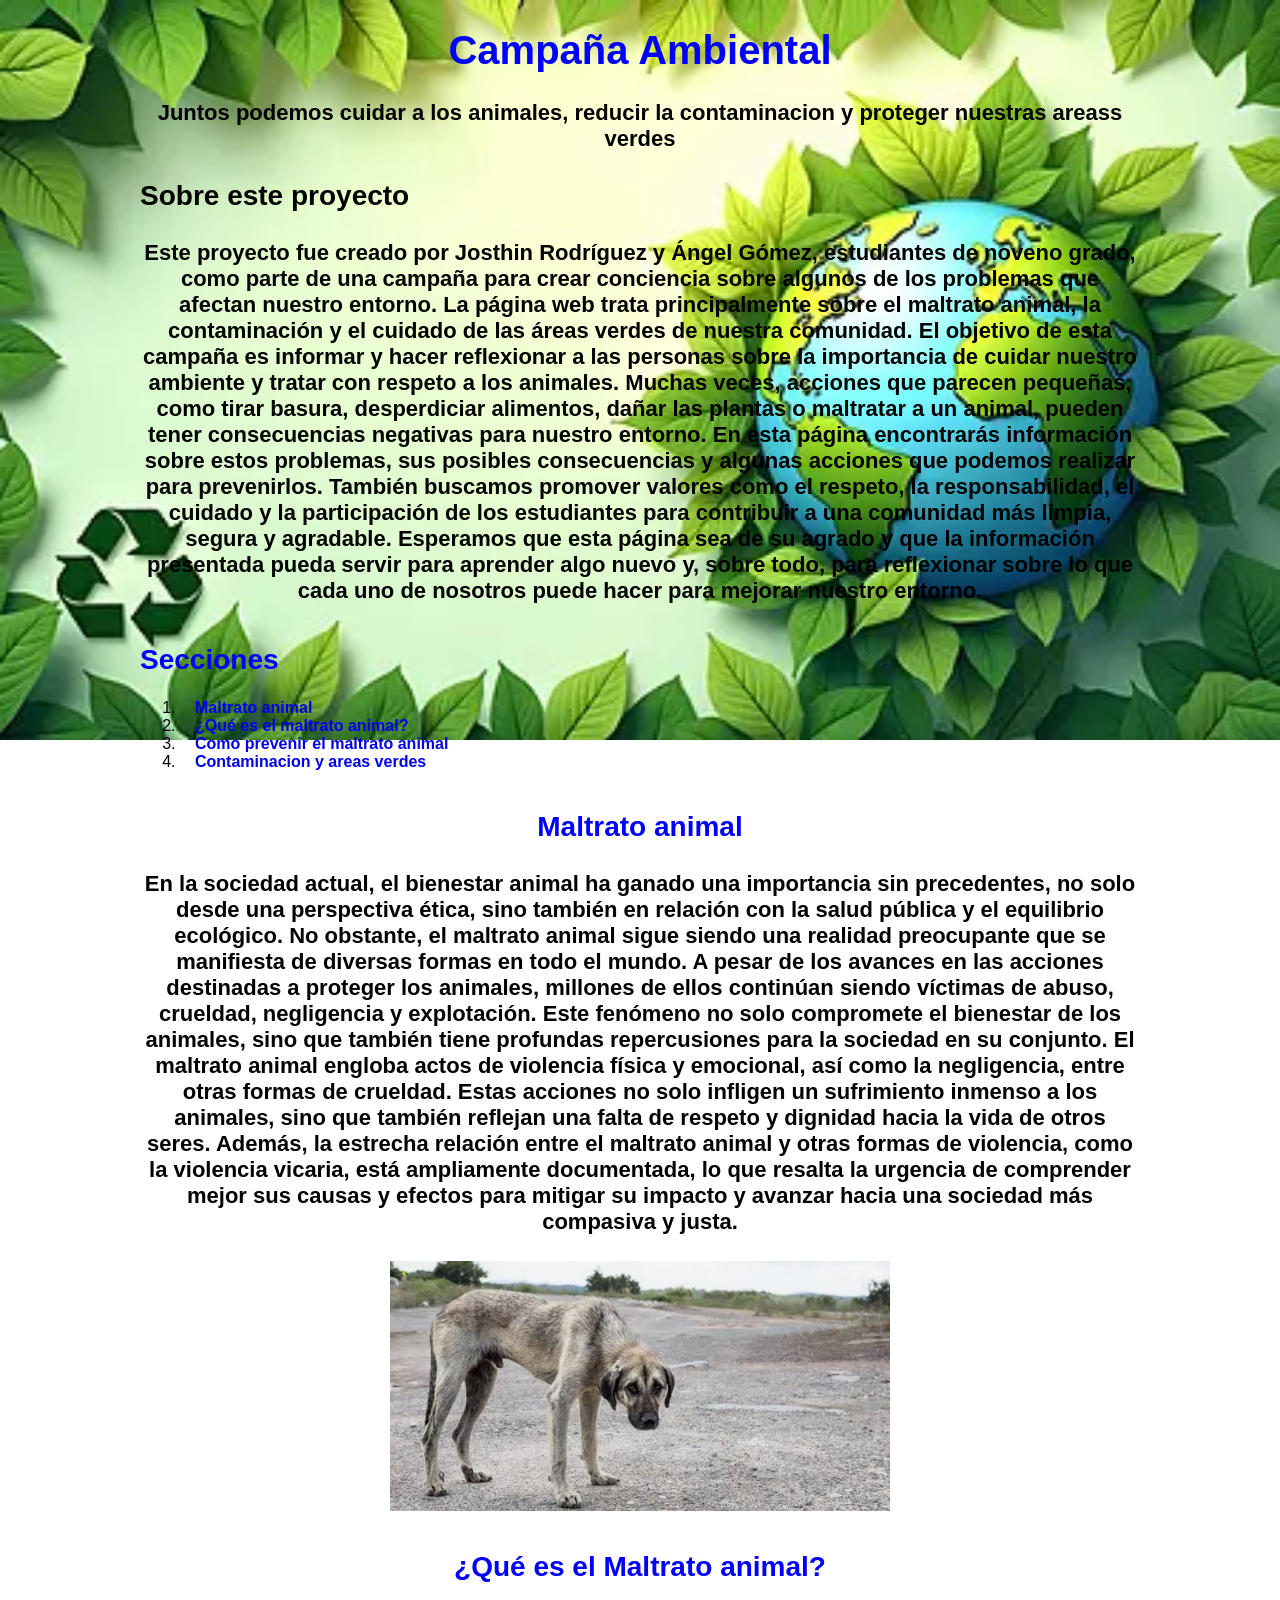
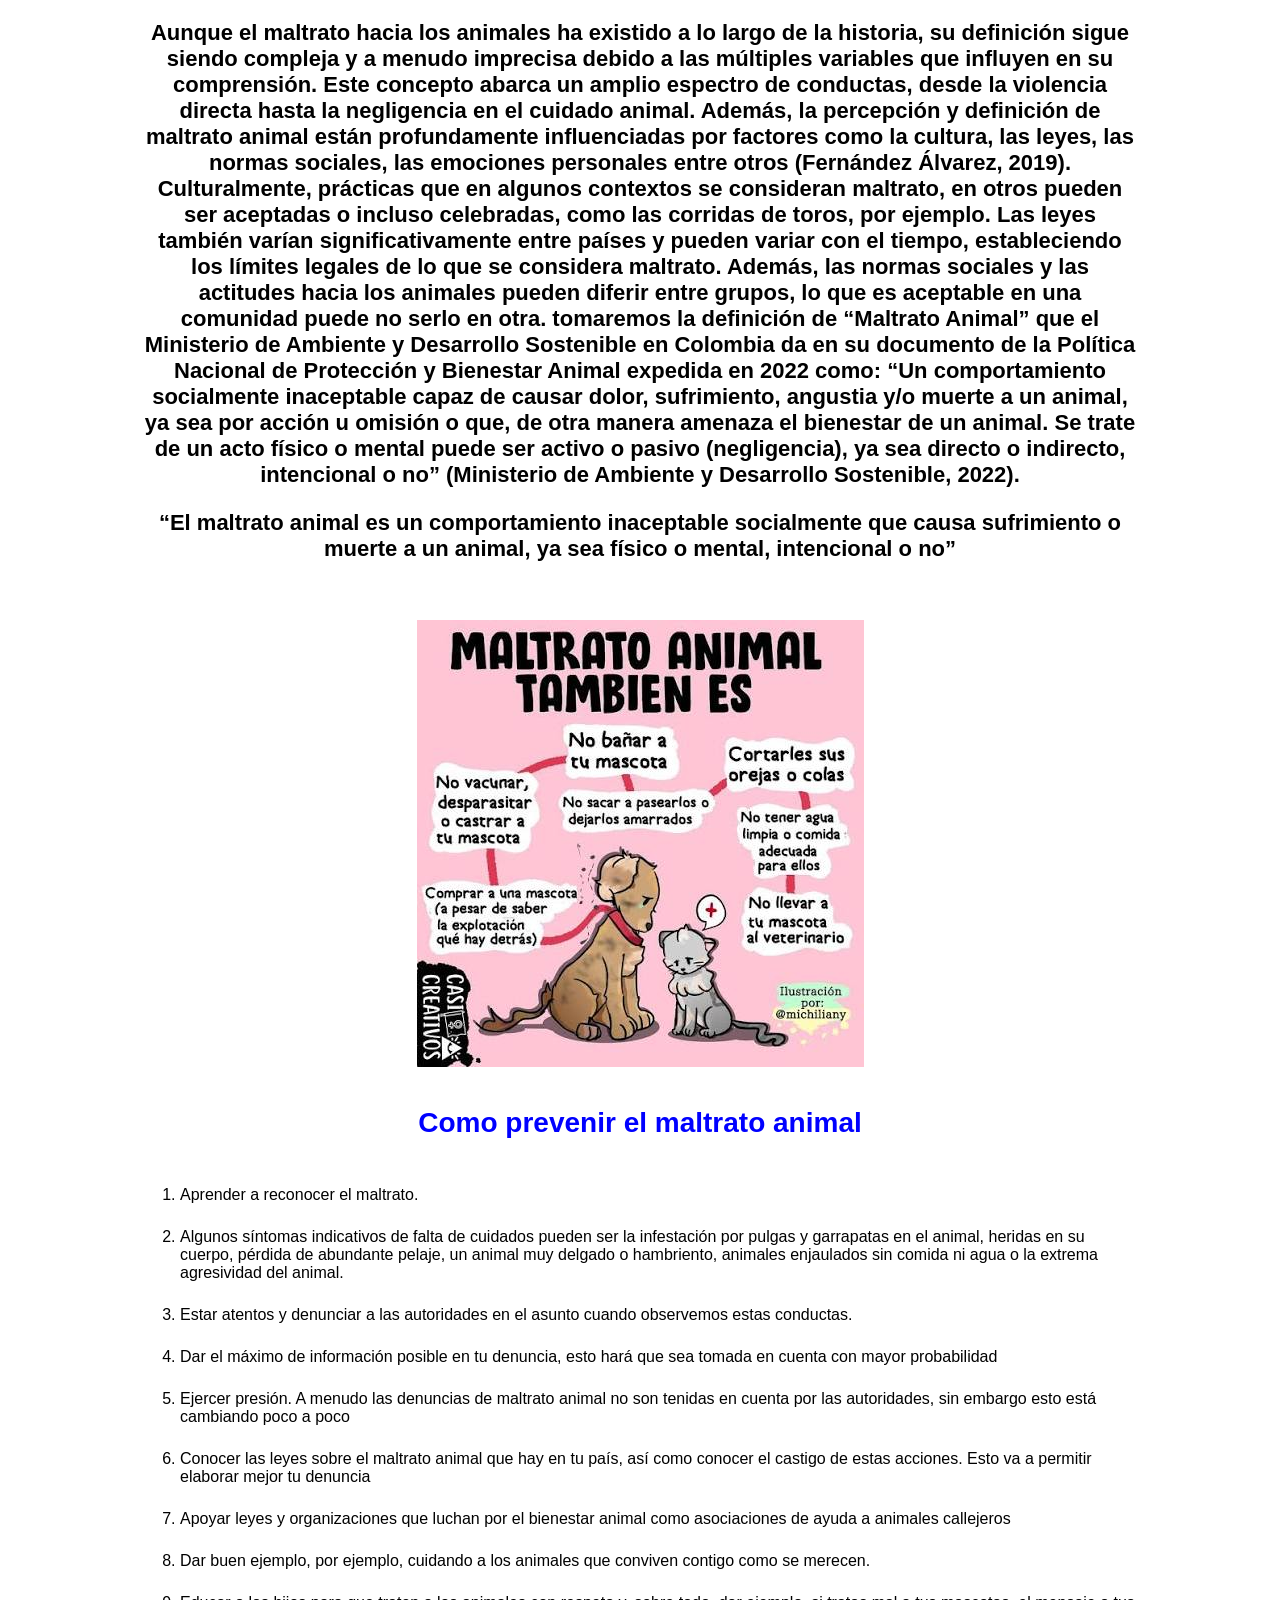
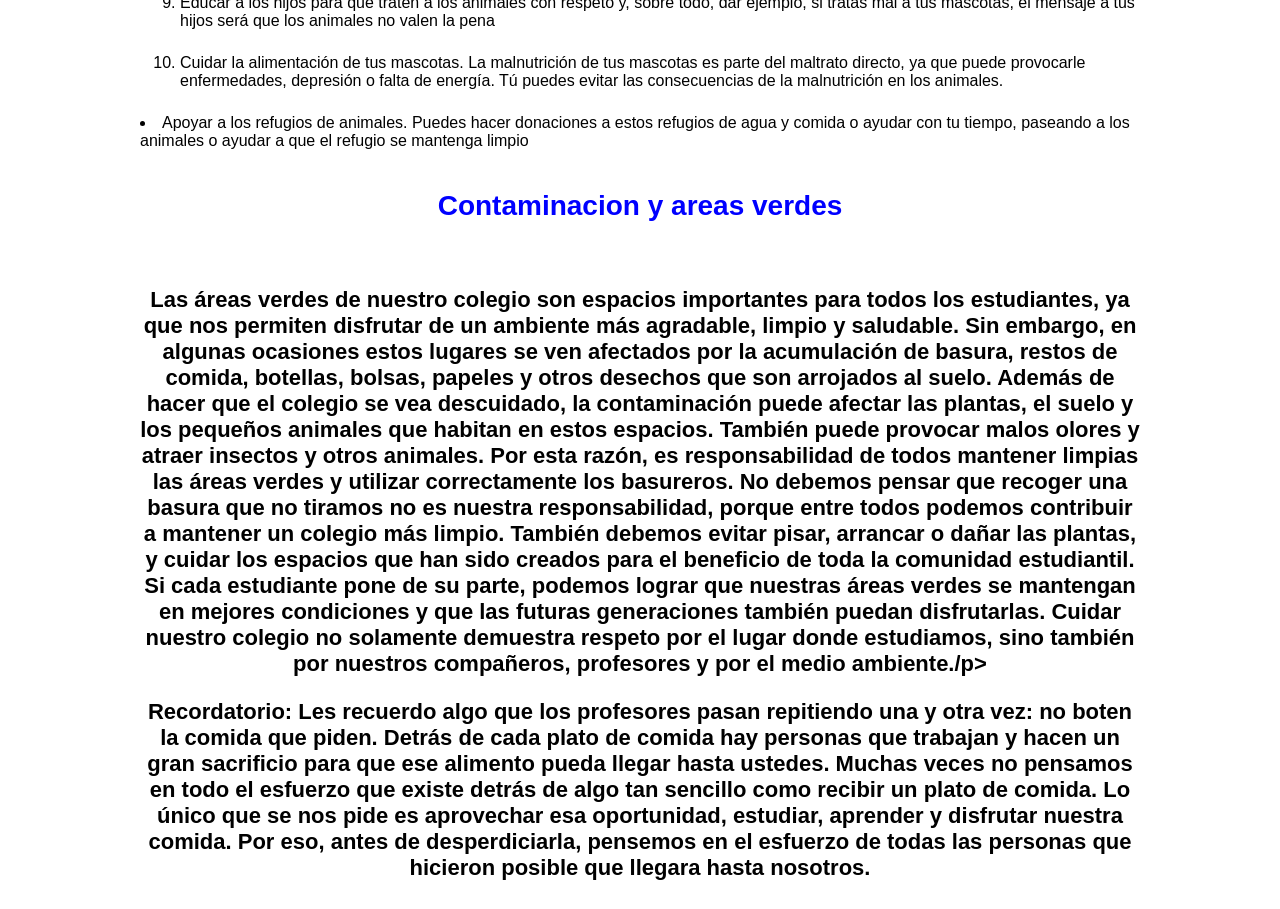
==== index.html @ 58b6c285 "Add files via upload" ====
<!DOCTYPE hmtl>
<hmtl lang="es">
<head>
<meta charset="UTF-8">
<title> Campaña Contra La Crisis Del Entorno</title>
<link rel="stylesheet" href="estilos.css">
</head>

<body><h1>Campaña Ambiental</h1>
<p>Juntos podemos cuidar a los animales, reducir la contaminacion y proteger nuestras areass verdes</p>
</body>

<p class="titulo-extra">Sobre este proyecto</p>

<p>Este proyecto fue creado por Josthin Rodríguez y Ángel Gómez, estudiantes de noveno grado, como parte de una campaña para crear conciencia sobre algunos de los problemas que afectan nuestro entorno. La página web trata principalmente sobre el maltrato animal, la contaminación y el cuidado de las áreas verdes de nuestra comunidad.
El objetivo de esta campaña es informar y hacer reflexionar a las personas sobre la importancia de cuidar nuestro ambiente y tratar con respeto a los animales. Muchas veces, acciones que parecen pequeñas, como tirar basura, desperdiciar alimentos, dañar las plantas o maltratar a un animal, pueden tener consecuencias negativas para nuestro entorno.
En esta página encontrarás información sobre estos problemas, sus posibles consecuencias y algunas acciones que podemos realizar para prevenirlos. También buscamos promover valores como el respeto, la responsabilidad, el cuidado y la participación de los estudiantes para contribuir a una comunidad más limpia, segura y agradable.
Esperamos que esta página sea de su agrado y que la información presentada pueda servir para aprender algo nuevo y, sobre todo, para reflexionar sobre lo que cada uno de nosotros puede hacer para mejorar nuestro entorno.</p>

<h2>Secciones</h2> 

<nav>
    <ol>
<li><a href="#inicio">Maltrato animal</a></li>
<li><a href="#animales">¿Qué es el maltrato animal?</a></li>
<li><a href="#contaminacion">Como prevenir el maltrato animal</a></li>
<li><a href="#areas">Contaminacion y areas verdes </a></li>
</ol>
</nav>



<h3 id="inicio">Maltrato animal</h3>
<p>En la sociedad actual, el bienestar animal ha ganado una importancia sin precedentes, no solo desde una perspectiva ética, sino también en relación con la salud pública y el equilibrio ecológico. No obstante, el maltrato animal sigue siendo una realidad preocupante que se manifiesta de diversas formas en todo el mundo. A pesar de los avances en las acciones destinadas a proteger los animales, millones de ellos continúan siendo víctimas de abuso, crueldad, negligencia y explotación. Este fenómeno no solo compromete el bienestar de los animales, sino que también tiene profundas repercusiones para la sociedad en su conjunto.
El maltrato animal engloba actos de violencia física y emocional, así como la negligencia, entre otras formas de crueldad. Estas acciones no solo infligen un sufrimiento inmenso a los animales, sino que también reflejan una falta de respeto y dignidad hacia la vida de otros seres. Además, la estrecha relación entre el maltrato animal y otras formas de violencia, como la violencia vicaria, está ampliamente documentada, lo que resalta la urgencia de comprender mejor sus causas y efectos para mitigar su impacto y avanzar hacia una sociedad más compasiva y justa.
   <br>
   <br>
<img src="maltrato animal2.jpg" alt="maltrato animal" width="500">

<h4 id="animales">¿Qué es el Maltrato animal?</h4>
<p>
Aunque el maltrato hacia los animales ha existido a lo largo de la historia, su definición sigue siendo compleja y a menudo imprecisa debido a las múltiples variables que influyen en su comprensión. Este concepto abarca un amplio espectro de conductas, desde la violencia directa hasta la negligencia en el cuidado animal. Además, la percepción y definición de maltrato animal están profundamente influenciadas por factores como la cultura, las leyes, las normas sociales, las emociones personales entre otros (Fernández Álvarez, 2019).
Culturalmente, prácticas que en algunos contextos se consideran maltrato, en otros pueden ser aceptadas o incluso celebradas, como las corridas de toros, por ejemplo. Las leyes también varían significativamente entre países y pueden variar con el tiempo, estableciendo los límites legales de lo que se considera maltrato. Además, las normas sociales y las actitudes hacia los animales pueden diferir entre grupos, lo que es aceptable en una comunidad puede no serlo en otra.
tomaremos la definición de “Maltrato Animal” que el Ministerio de Ambiente y Desarrollo Sostenible en Colombia da en su documento de la Política Nacional de Protección y Bienestar Animal expedida en 2022 como: “Un comportamiento socialmente inaceptable capaz de causar dolor, sufrimiento, angustia y/o muerte a un animal, ya sea por acción u omisión o que, de otra manera amenaza el bienestar de un animal. Se trate de un acto físico o mental puede ser activo o pasivo (negligencia), ya sea directo o indirecto, intencional o no” (Ministerio de Ambiente y Desarrollo Sostenible, 2022).   

<p>“El maltrato animal es un comportamiento inaceptable socialmente que causa sufrimiento o muerte a un animal, ya sea físico o mental, intencional o no”</p>
<br>
<br>
<div style="text-align: center;">
<img src="maltrato animal 3.jpg" alt="maltrato animal">
</div>
<h5 id="contaminacion">Como prevenir el maltrato animal</h5>

<ol>
    <li style="margin-bottom: 24px;">Aprender a reconocer el maltrato.</li> 
    
    <li style="margin-bottom: 24px;">Algunos síntomas indicativos de falta de cuidados pueden ser la infestación por pulgas y garrapatas en el animal, heridas en su cuerpo, pérdida de abundante pelaje, un animal muy delgado o hambriento, animales enjaulados sin comida ni agua o la extrema agresividad del animal.</li>

    <li style="margin-bottom: 24px;">Estar atentos y denunciar a las autoridades en el asunto cuando observemos estas conductas.</li>

    <li style="margin-bottom: 24px;">Dar el máximo de información posible en tu denuncia, esto hará que sea tomada en cuenta con mayor probabilidad</li>


    <li style="margin-bottom: 24px;">Ejercer presión. A menudo las denuncias de maltrato animal no son tenidas en cuenta por las autoridades, sin embargo esto está cambiando poco a poco</li>

    <li style="margin-bottom: 24px;">Conocer las leyes sobre el maltrato animal que hay en tu país, así como conocer el castigo de estas acciones. Esto va a permitir elaborar mejor tu denuncia</li>

    <li style="margin-bottom: 24px;">Apoyar leyes y organizaciones que luchan por el bienestar animal como asociaciones de ayuda a animales callejeros</li>

    <li style="margin-bottom: 24px;">Dar buen ejemplo, por ejemplo, cuidando a los animales que conviven contigo como se merecen.</li>

    <li style="margin-bottom: 24px;">Educar a los hijos para que traten a los animales con respeto y, sobre todo, dar ejemplo, si tratas mal a tus mascotas, el mensaje a tus hijos será que los animales no valen la pena</li>

    <li style="margin-bottom: 24px;">Cuidar la alimentación de tus mascotas. La malnutrición de tus mascotas es parte del maltrato directo, ya que puede provocarle enfermedades, depresión o falta de energía. Tú puedes evitar las consecuencias de la malnutrición en los animales.</li>
</ol>

<li style="margin-bottom: 24px;">Apoyar a los refugios de animales. Puedes hacer donaciones a estos refugios de agua y comida o ayudar con tu tiempo, paseando a los animales o ayudar a que el refugio se mantenga limpio</li>



<h6 id="areas">Contaminacion y areas verdes</h6>

<p>Las áreas verdes de nuestro colegio son espacios importantes para todos los estudiantes, ya que nos permiten disfrutar de un ambiente más agradable, limpio y saludable. Sin embargo, en algunas ocasiones estos lugares se ven afectados por la acumulación de basura, restos de comida, botellas, bolsas, papeles y otros desechos que son arrojados al suelo. Además de hacer que el colegio se vea descuidado, la contaminación puede afectar las plantas, el suelo y los pequeños animales que habitan en estos espacios. También puede provocar malos olores y atraer insectos y otros animales. Por esta razón, es responsabilidad de todos mantener limpias las áreas verdes y utilizar correctamente los basureros. No debemos pensar que recoger una basura que no tiramos no es nuestra responsabilidad, porque entre todos podemos contribuir a mantener un colegio más limpio. También debemos evitar pisar, arrancar o dañar las plantas, y cuidar los espacios que han sido creados para el beneficio de toda la comunidad estudiantil. Si cada estudiante pone de su parte, podemos lograr que nuestras áreas verdes se mantengan en mejores condiciones y que las futuras generaciones también puedan disfrutarlas. Cuidar nuestro colegio no solamente demuestra respeto por el lugar donde estudiamos, sino también por nuestros compañeros, profesores y por el medio ambiente./p>



<P><strong style="margin:bottom: 20px;">Recordatorio: Les recuerdo algo que los profesores pasan repitiendo una y otra vez: no boten la comida que piden. Detrás de cada plato de comida hay personas que trabajan y hacen un gran sacrificio para que ese alimento pueda llegar hasta ustedes. Muchas veces no pensamos en todo el esfuerzo que existe detrás de algo tan sencillo como recibir un plato de comida. Lo único que se nos pide es aprovechar esa oportunidad, estudiar, aprender y disfrutar nuestra comida. Por eso, antes de desperdiciarla, pensemos en el esfuerzo de todas las personas que hicieron posible que llegara hasta nosotros.</strong></P>



















































































</hmtl>
---- estilos.css ----
body {
    font-family: Arial, sans-serif;
    max-width: 1000px;
    margin: auto;
    padding: 28px;
    line-height: 1,6;
}

h1 {
    text-align: center;
    font-size: 40px;
    color: blue;
}

h2 {
    text-align: left;
    font-size: 28px;
    margin-top: 40px;
    color: blue;
}

h3 {
    text-align: center;
    font-size: 28px;
    margin-top: 40px;
    color: blue;
}

h4 {
    text-align: center;
    font-size: 28px;
    margin-top: 40px;
    color: blue;
}

p { font-size: 22px;
    text-align: center;
}

h5 {
    text-align: center;
    font-size: 28px;
    margin-top: 40px;
    color: blue;
}

h6 {
    text-align:center;
    font-size: 28px;
    margin-top: 40px;
    color: blue;
}

body {
    background-image: url(fondo3.jpeg);
    background-size: 100% auto;
    background-repeat: no-repeat;
    background-position: top center;
    background-attachment: fixed;
    
}

p {
    font-size: 30x;
    font-weight: bold;
    font-weight: 700;

}

nav {
    text-align: center;
}

nav a {
    margin: 0 15px;
font-weight: bold;
text-decoration: none;
}

li {text-align: left;
}

.titulo-extra {
    font-size: 28px;
    font-weight: bold;
    text-align: left;
}
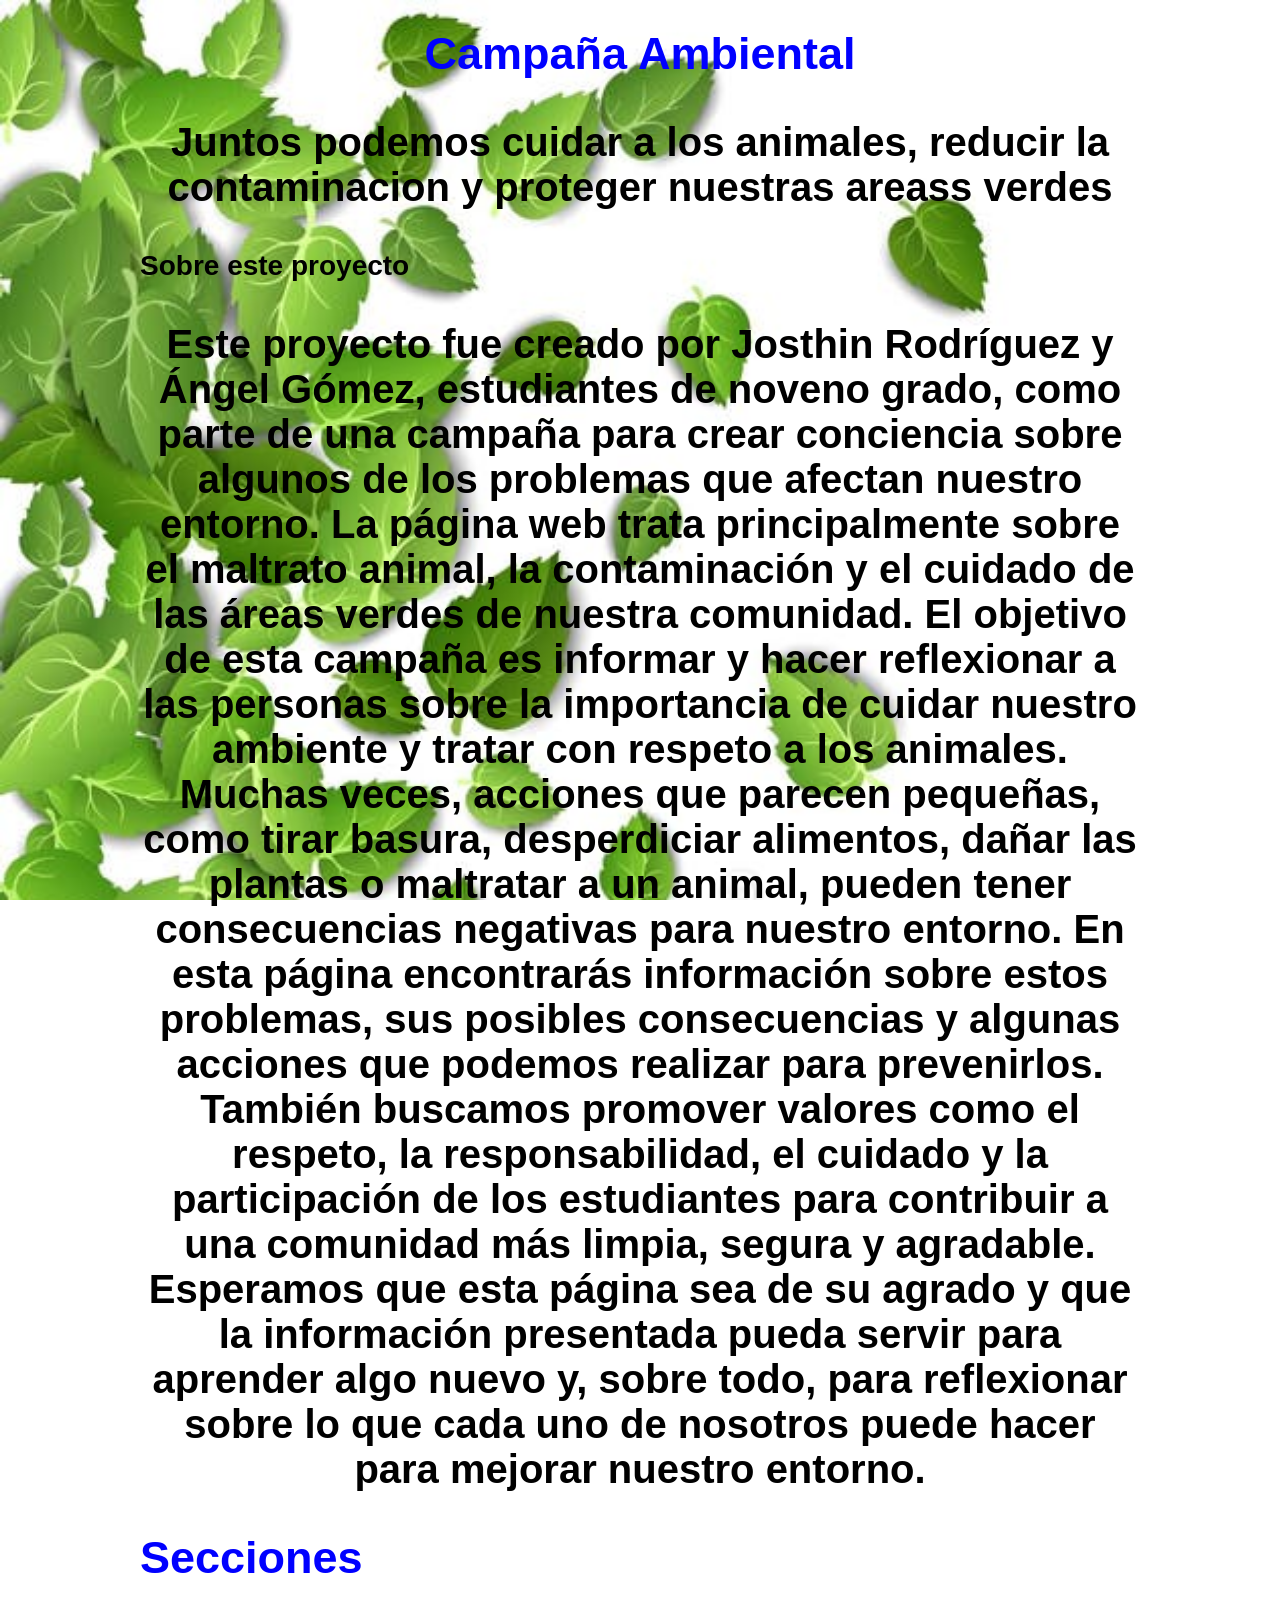
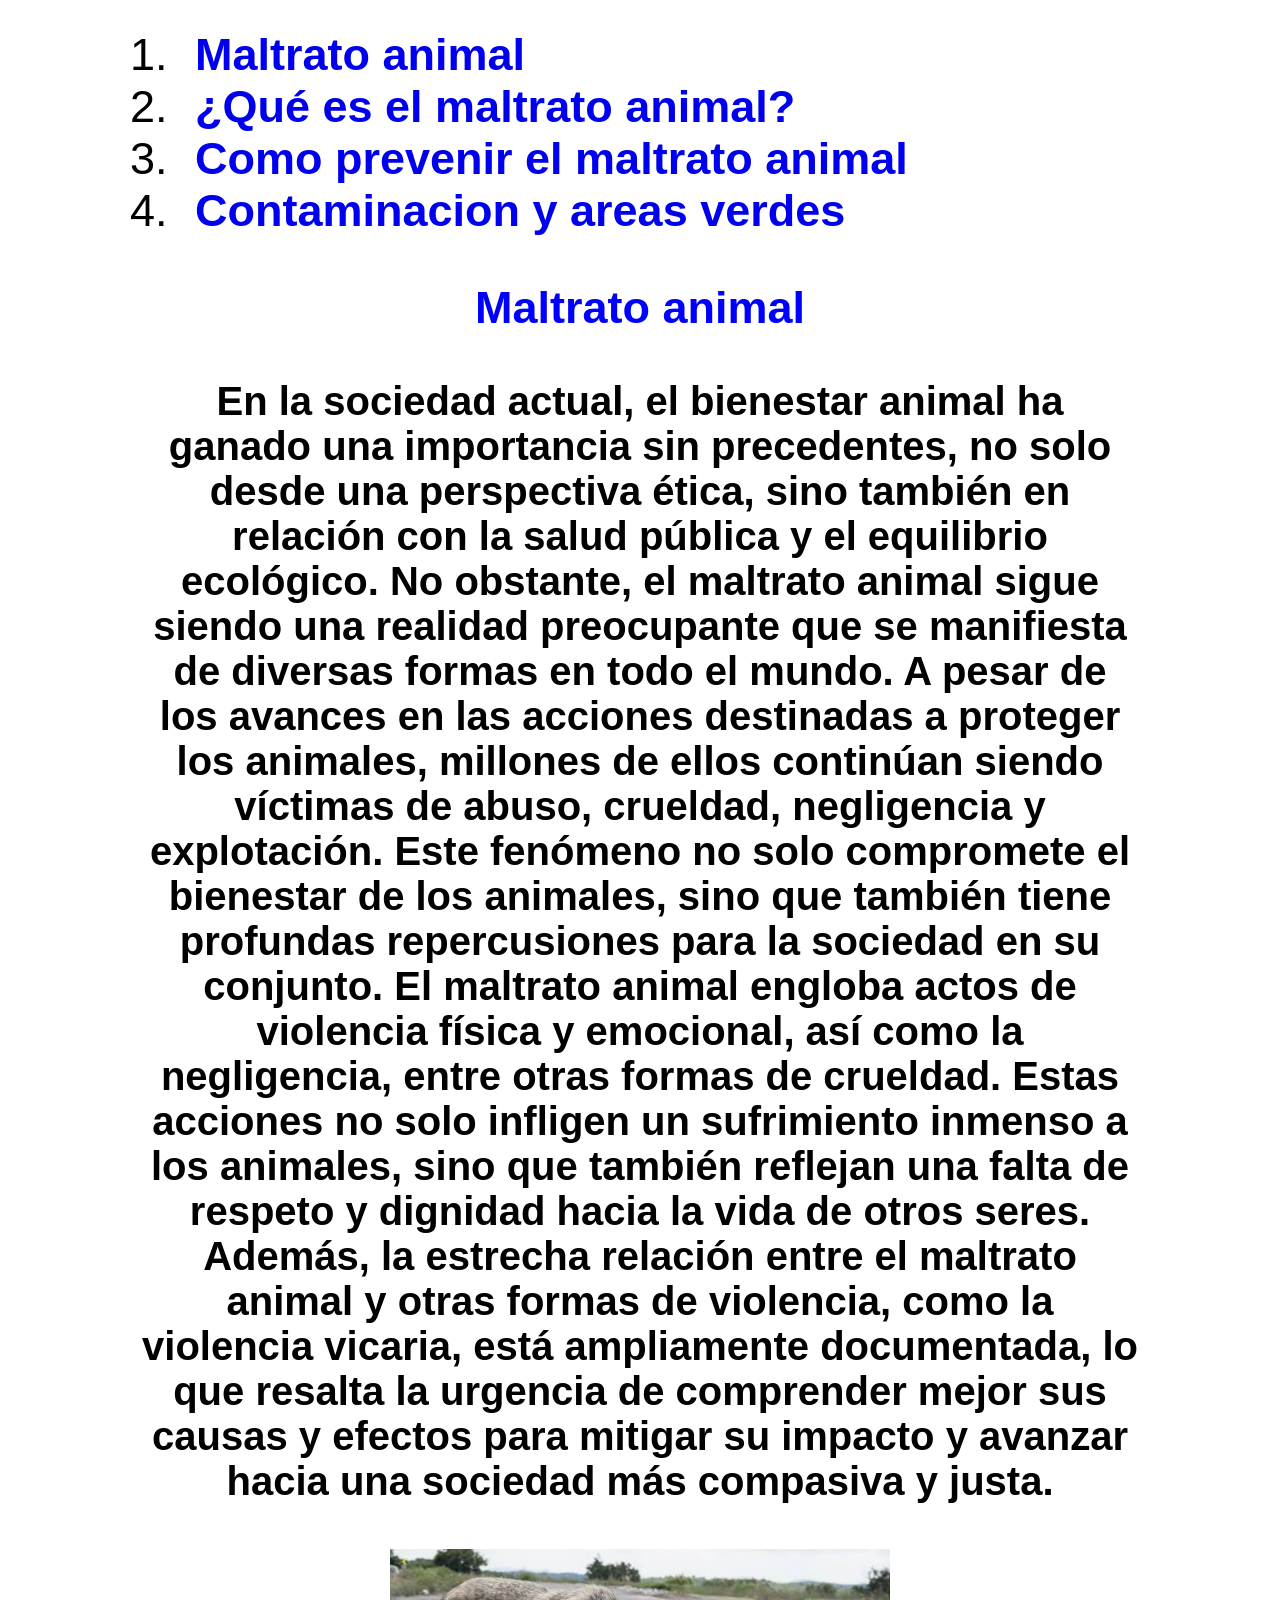
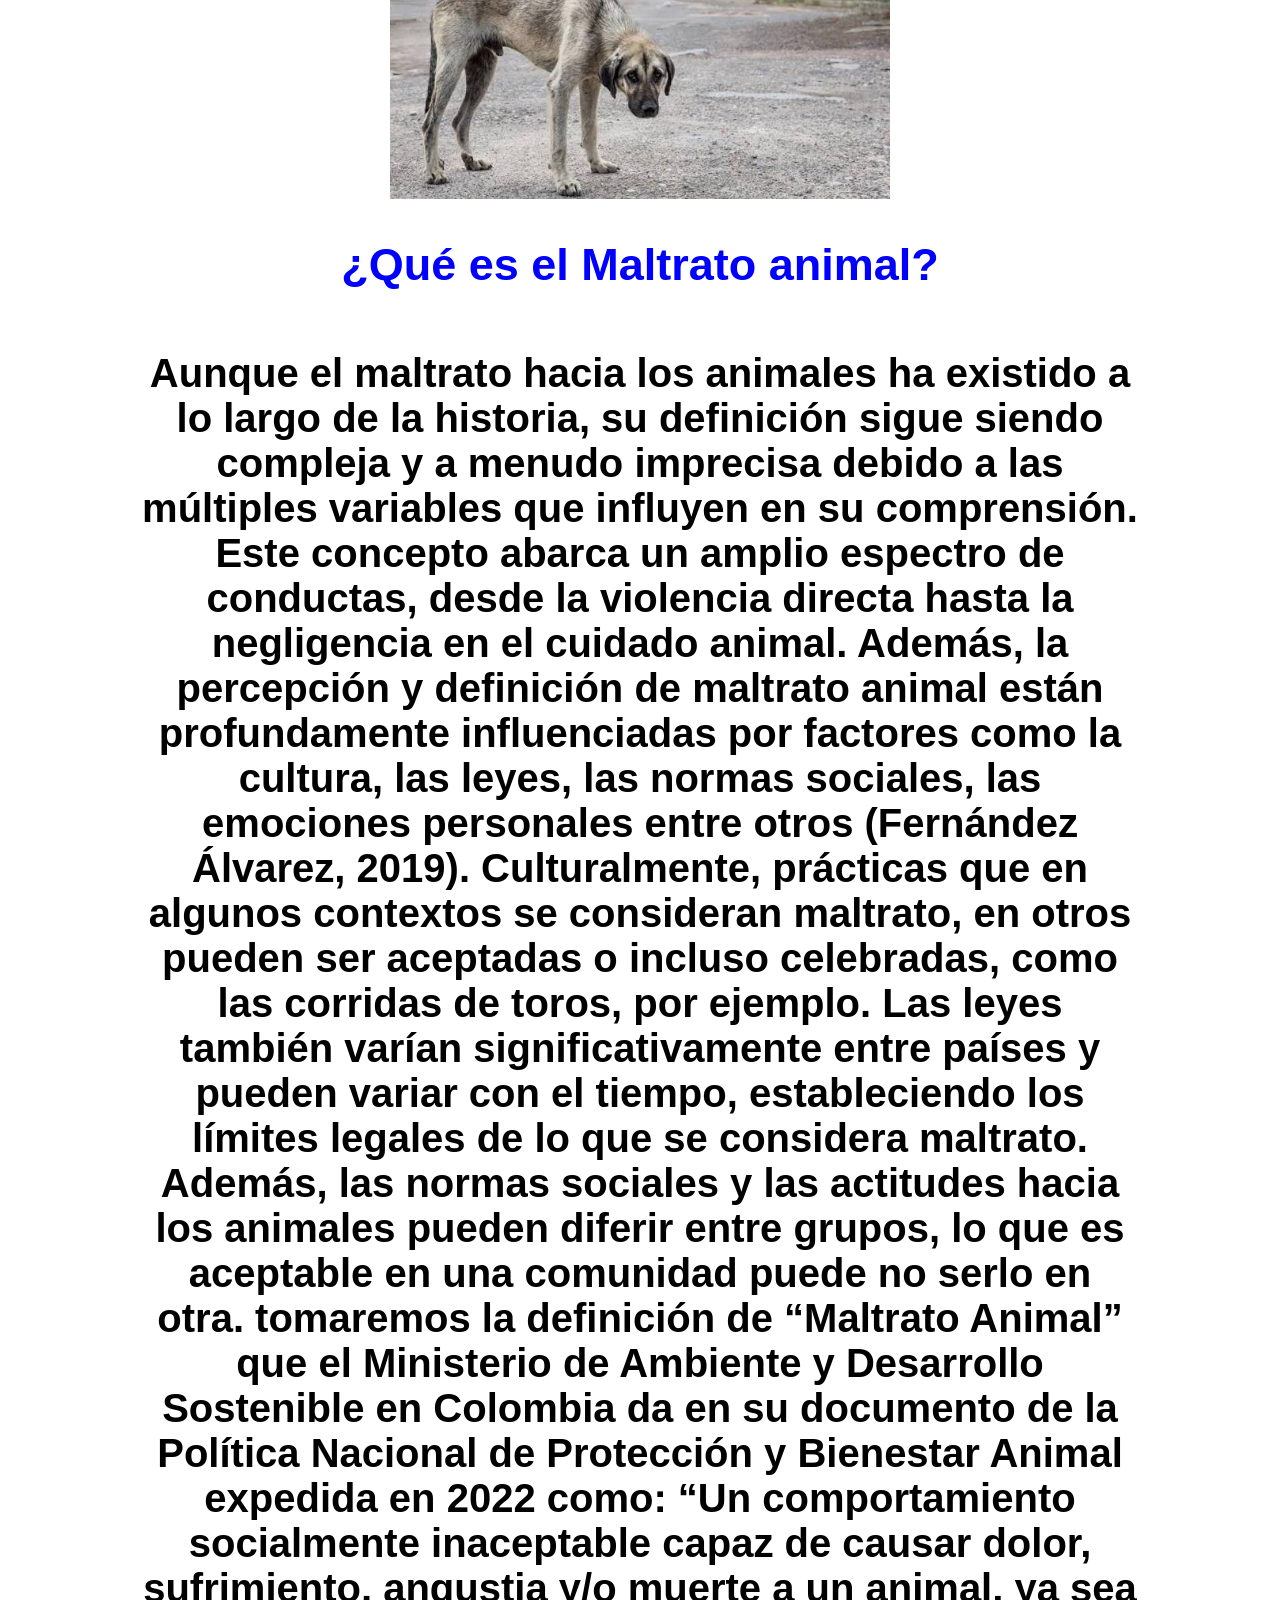
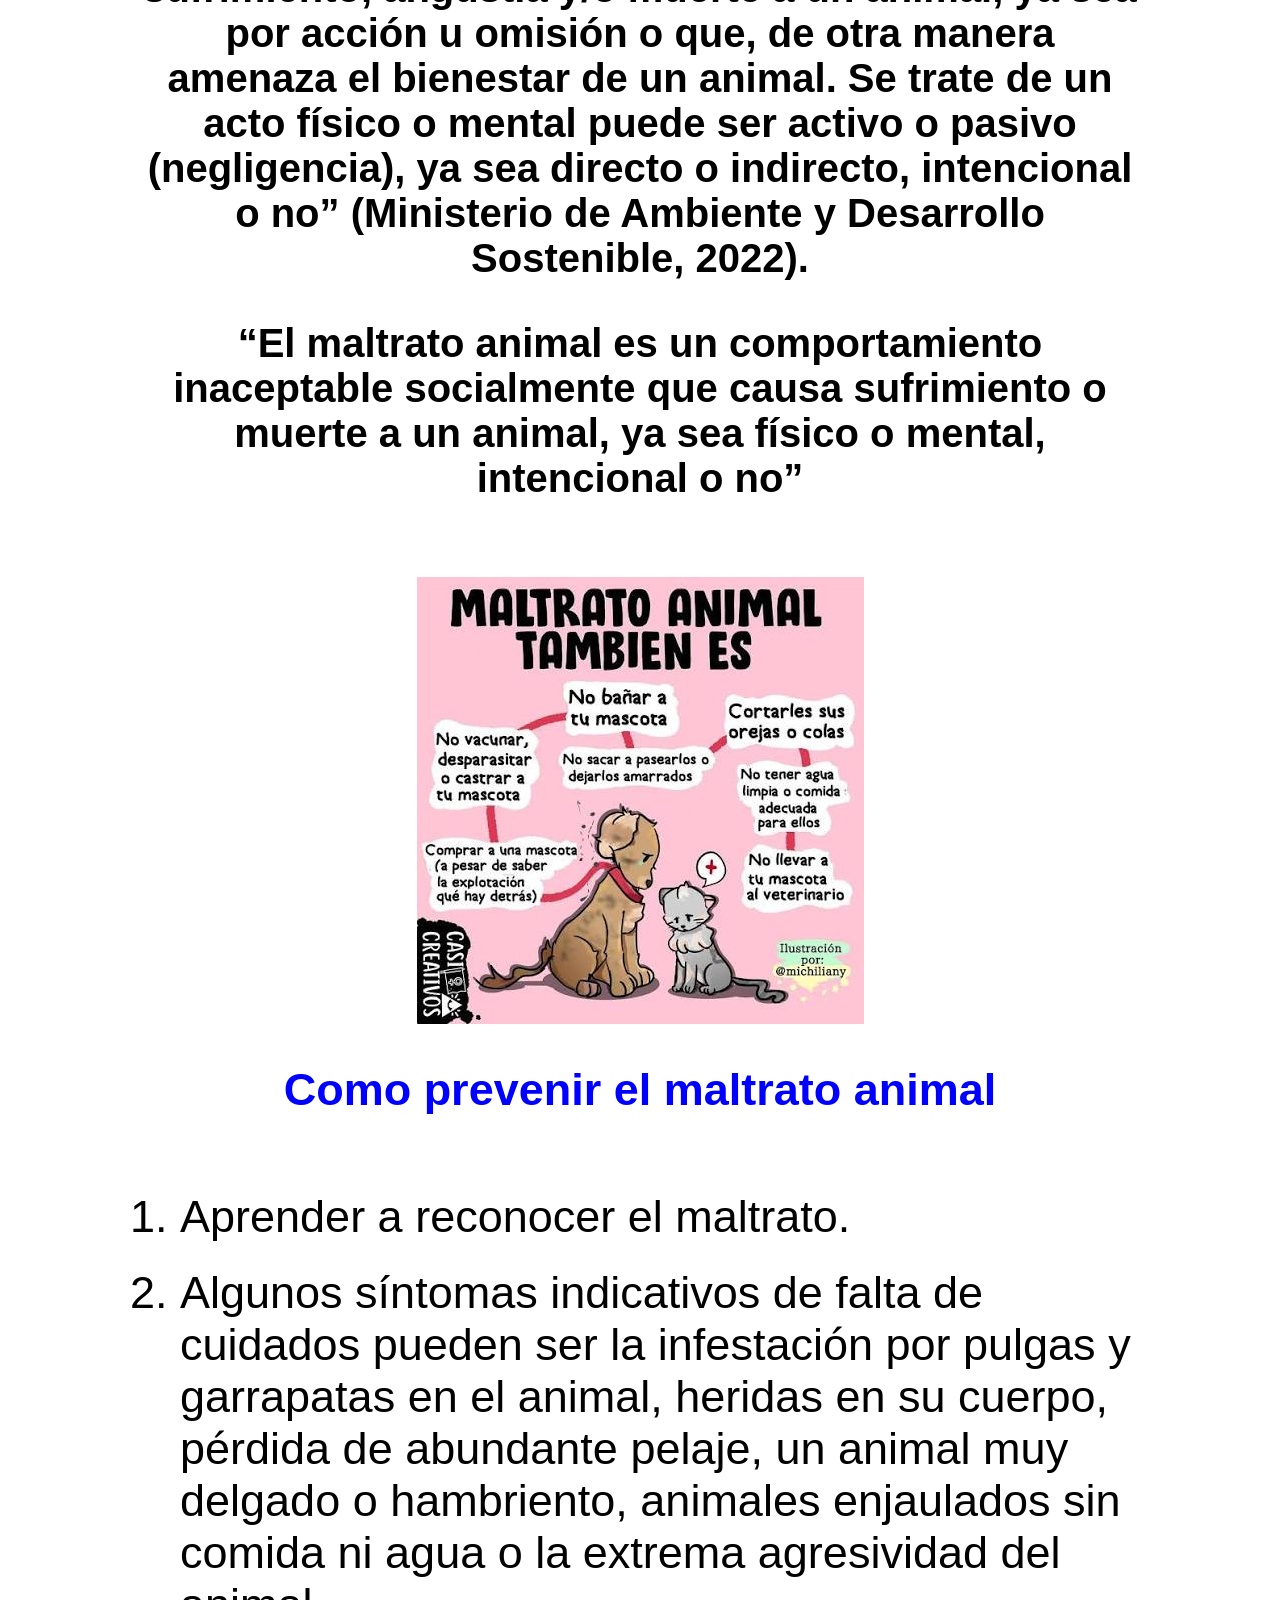
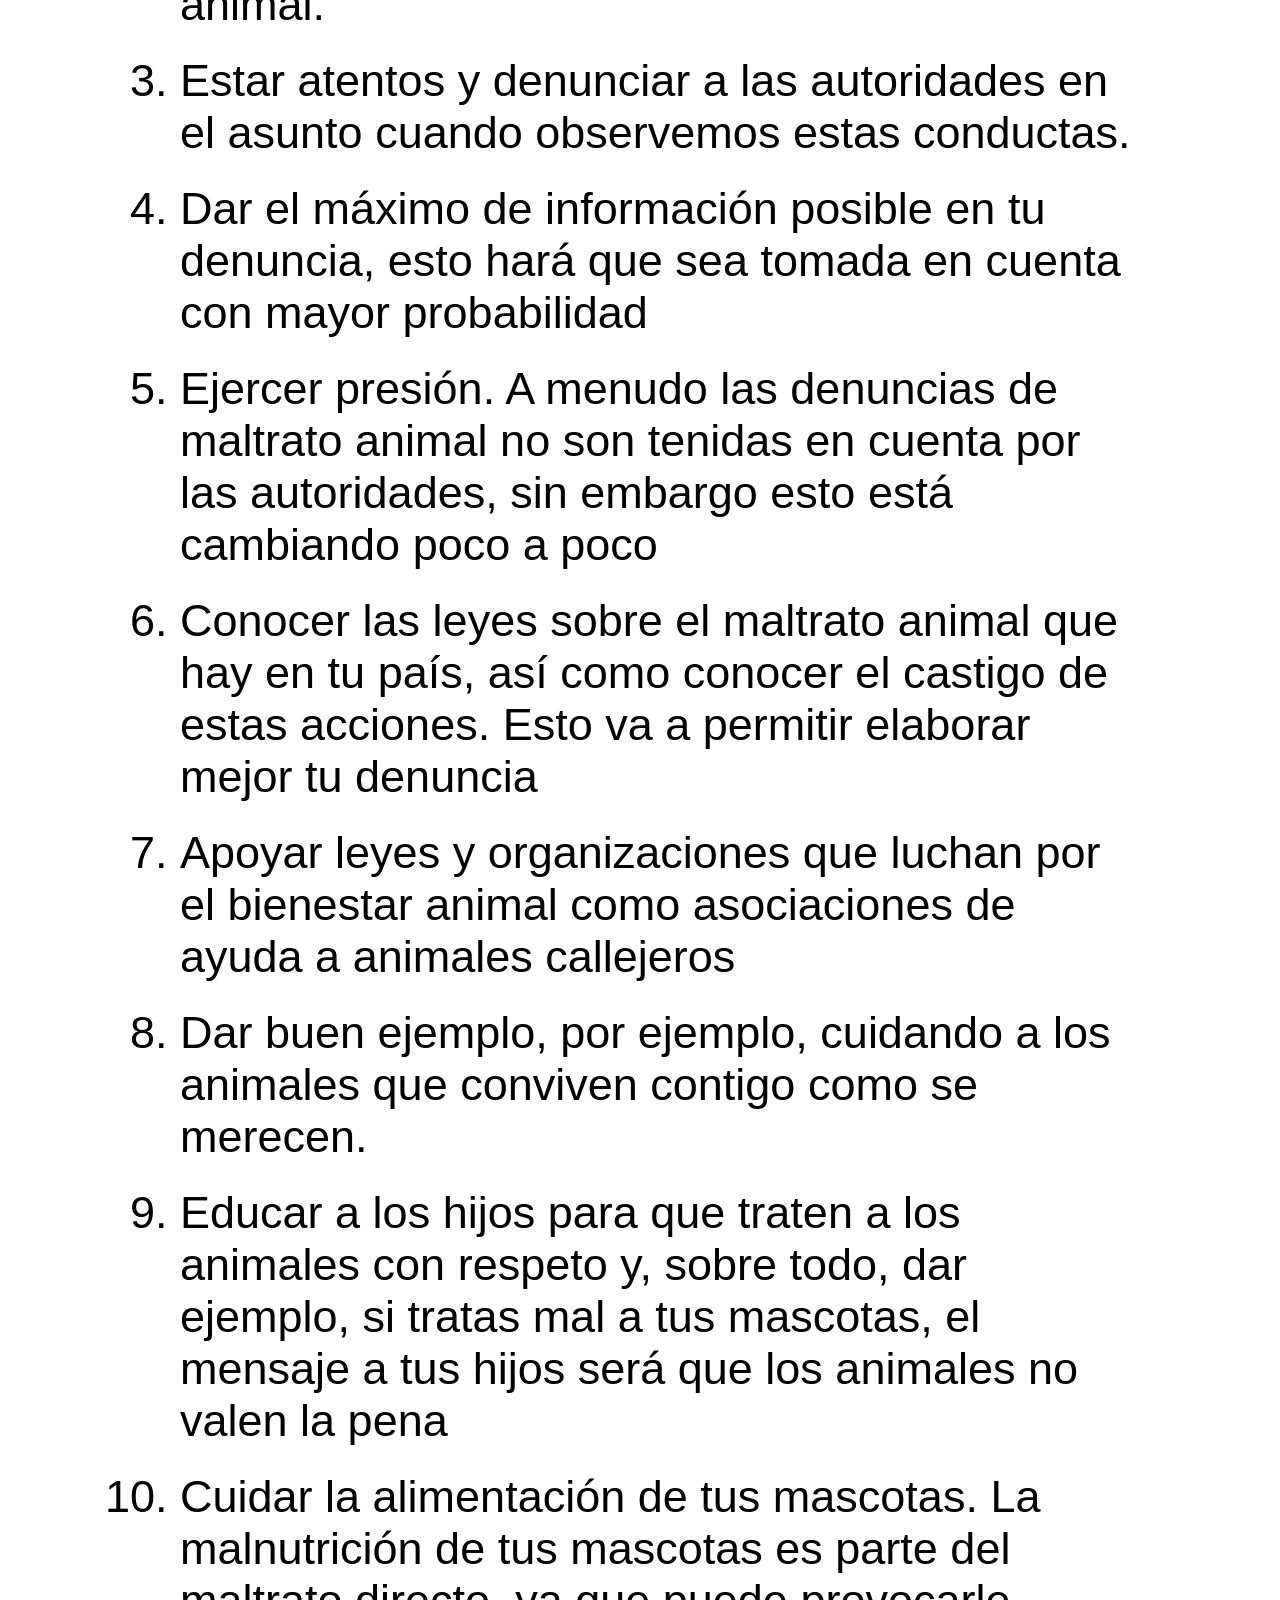
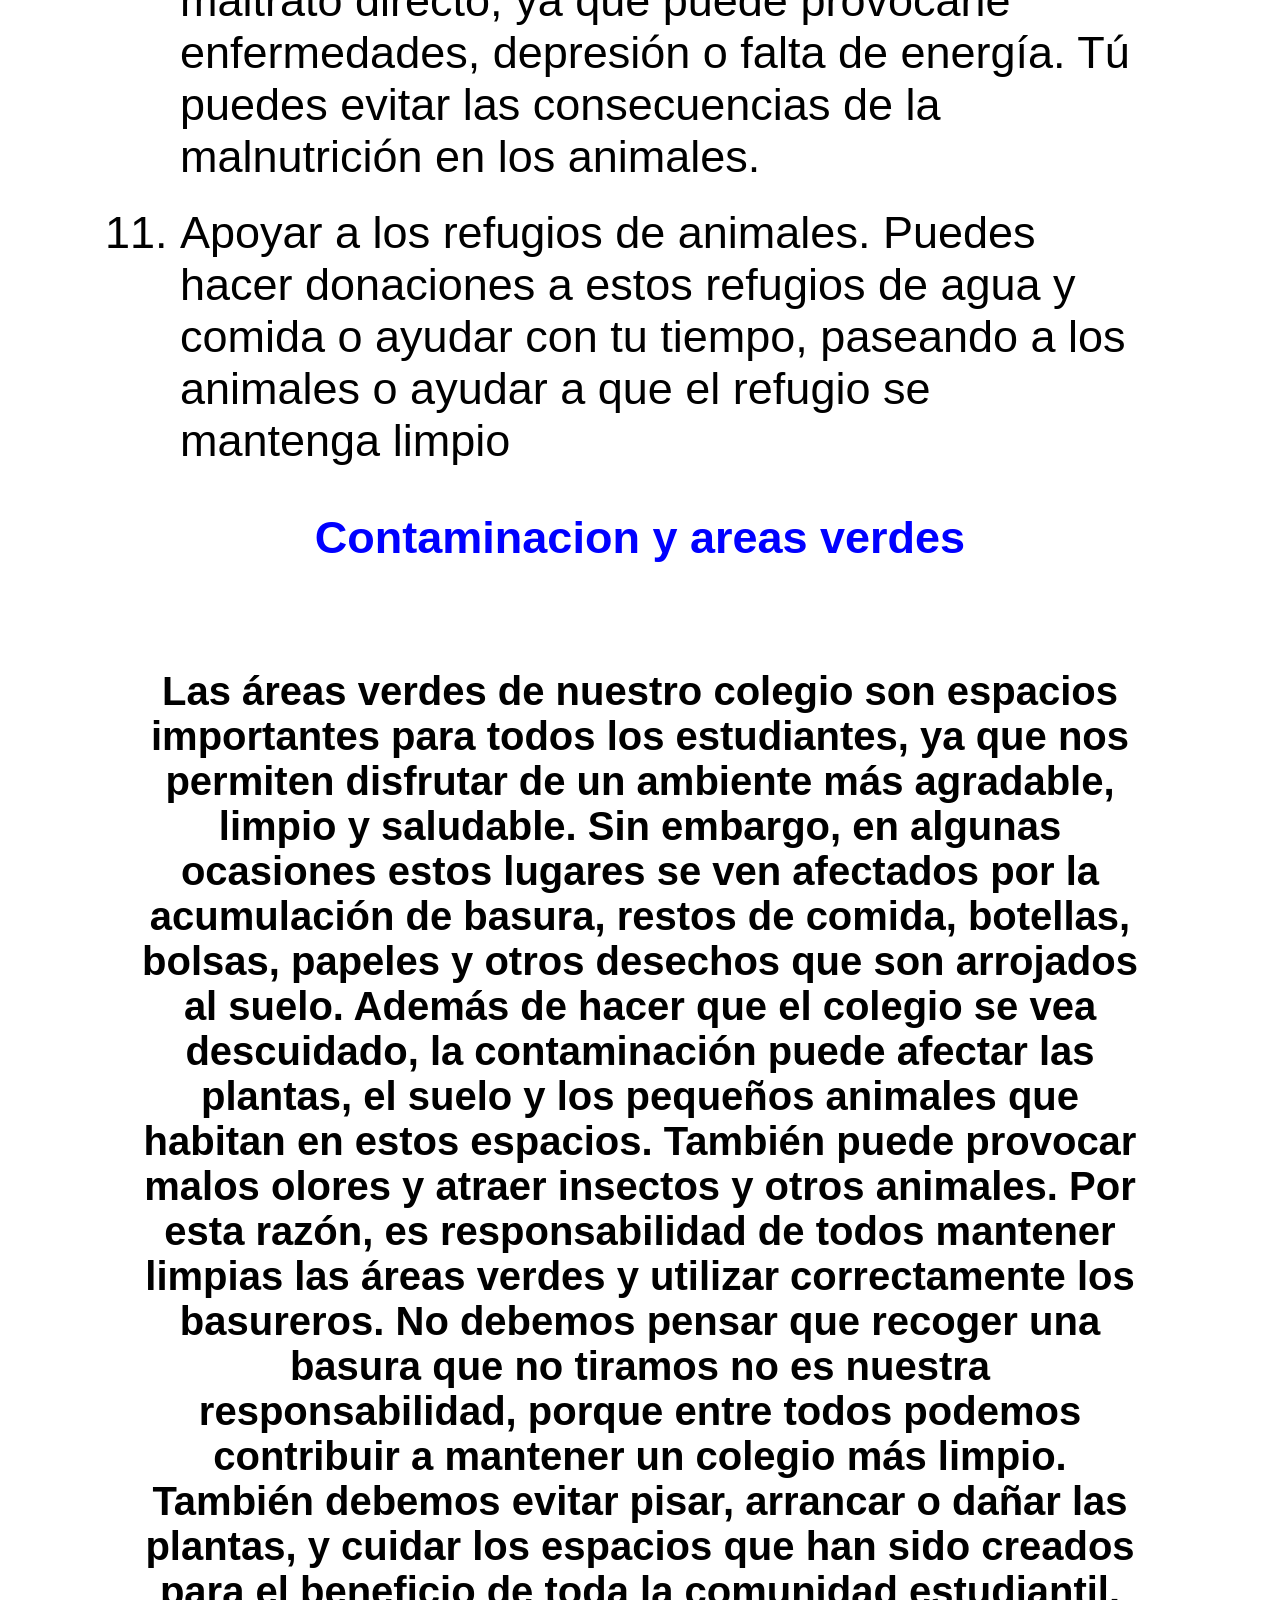
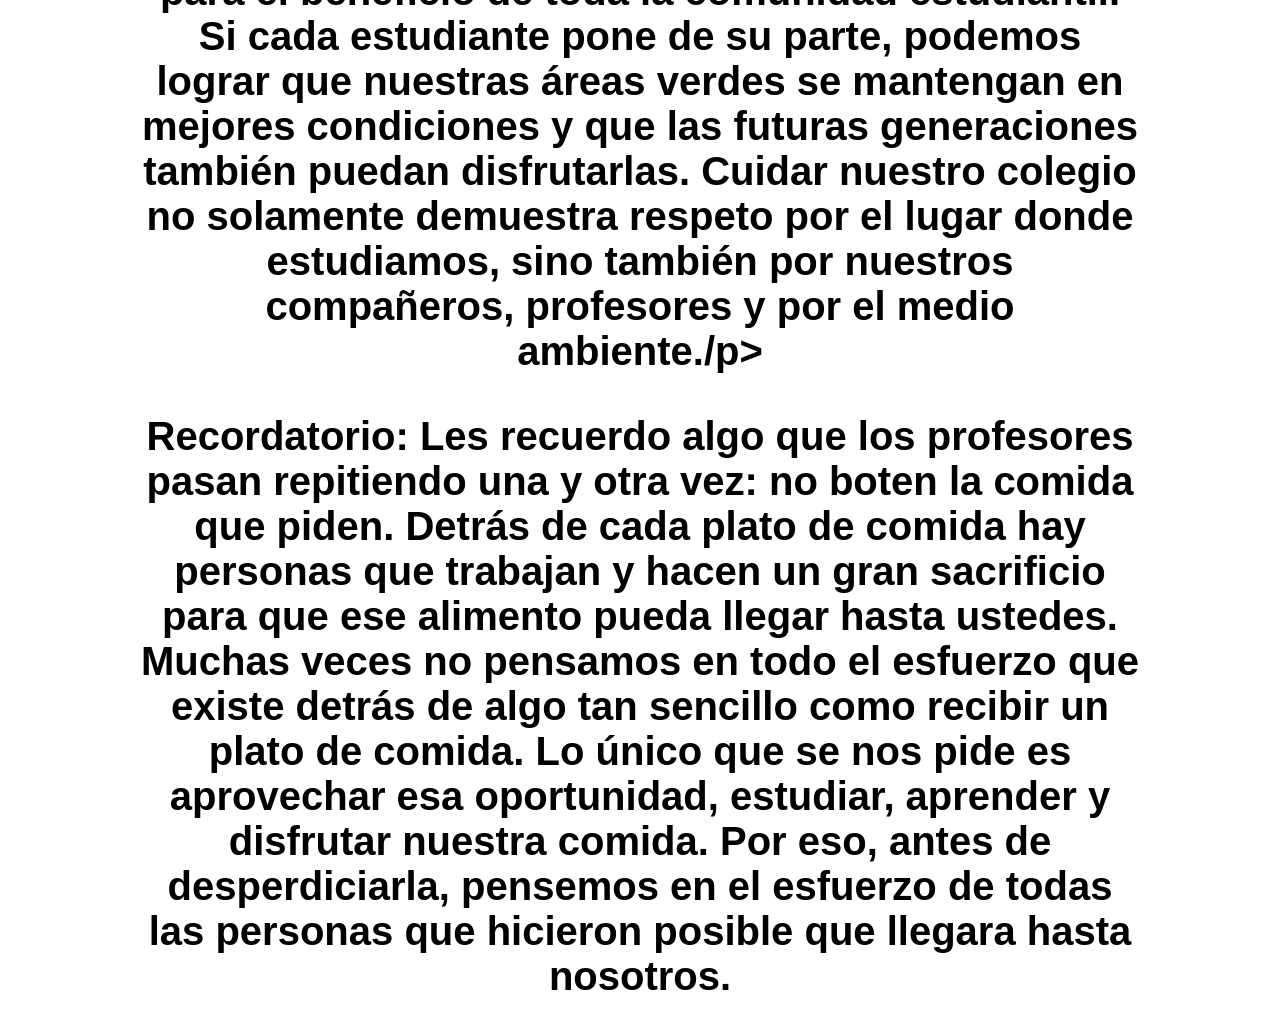
==== commit 649bd5ff: "Add files via upload" ====
--- a/index.html
+++ b/index.html
@@ -72,10 +72,10 @@
     <li style="margin-bottom: 24px;">Educar a los hijos para que traten a los animales con respeto y, sobre todo, dar ejemplo, si tratas mal a tus mascotas, el mensaje a tus hijos será que los animales no valen la pena</li>
 
     <li style="margin-bottom: 24px;">Cuidar la alimentación de tus mascotas. La malnutrición de tus mascotas es parte del maltrato directo, ya que puede provocarle enfermedades, depresión o falta de energía. Tú puedes evitar las consecuencias de la malnutrición en los animales.</li>
-</ol>
+
 
 <li style="margin-bottom: 24px;">Apoyar a los refugios de animales. Puedes hacer donaciones a estos refugios de agua y comida o ayudar con tu tiempo, paseando a los animales o ayudar a que el refugio se mantenga limpio</li>
-
+</ol>
 
 
 <h6 id="areas">Contaminacion y areas verdes</h6>
--- a/estilos.css
+++ b/estilos.css
@@ -8,27 +8,27 @@
 
 h1 {
     text-align: center;
-    font-size: 40px;
+    font-size: 45px;
     color: blue;
 }
 
 h2 {
     text-align: left;
-    font-size: 28px;
+    font-size: 45px;
     margin-top: 40px;
     color: blue;
 }
 
 h3 {
     text-align: center;
-    font-size: 28px;
+    font-size: 45px;
     margin-top: 40px;
     color: blue;
 }
 
 h4 {
     text-align: center;
-    font-size: 28px;
+    font-size: 45px;
     margin-top: 40px;
     color: blue;
 }
@@ -39,29 +39,29 @@
 
 h5 {
     text-align: center;
-    font-size: 28px;
+    font-size: 45px;
     margin-top: 40px;
     color: blue;
 }
 
 h6 {
     text-align:center;
-    font-size: 28px;
+    font-size: 45px;
     margin-top: 40px;
     color: blue;
 }
 
 body {
-    background-image: url(fondo3.jpeg);
+    background-image: url(fondo5.jpeg);
     background-size: 100% auto;
-    background-repeat: no-repeat;
+    background-repeat: repeat;
     background-position: top center;
     background-attachment: fixed;
     
 }
 
 p {
-    font-size: 30x;
+    font-size: 40px;
     font-weight: bold;
     font-weight: 700;
 
@@ -84,4 +84,7 @@
     font-size: 28px;
     font-weight: bold;
     text-align: left;
+}
+ol {
+    font-size: 45px;
 }
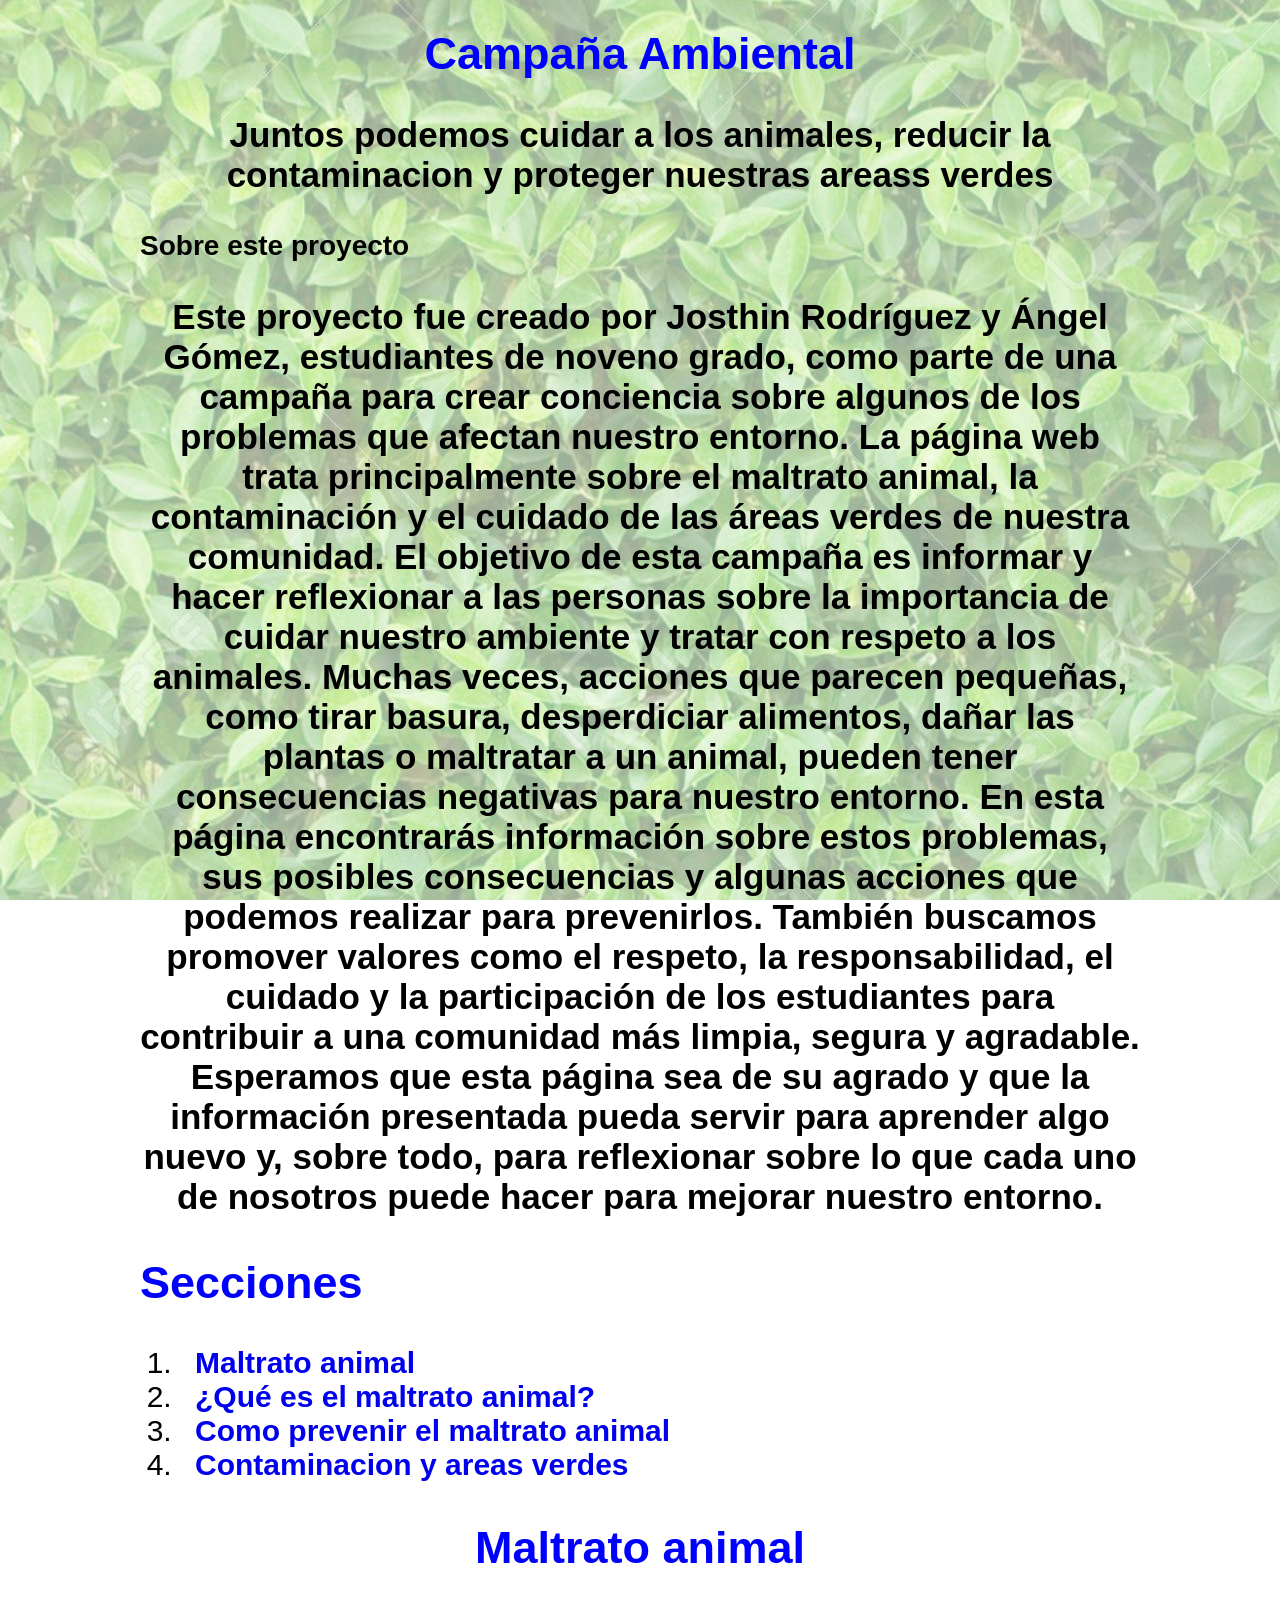
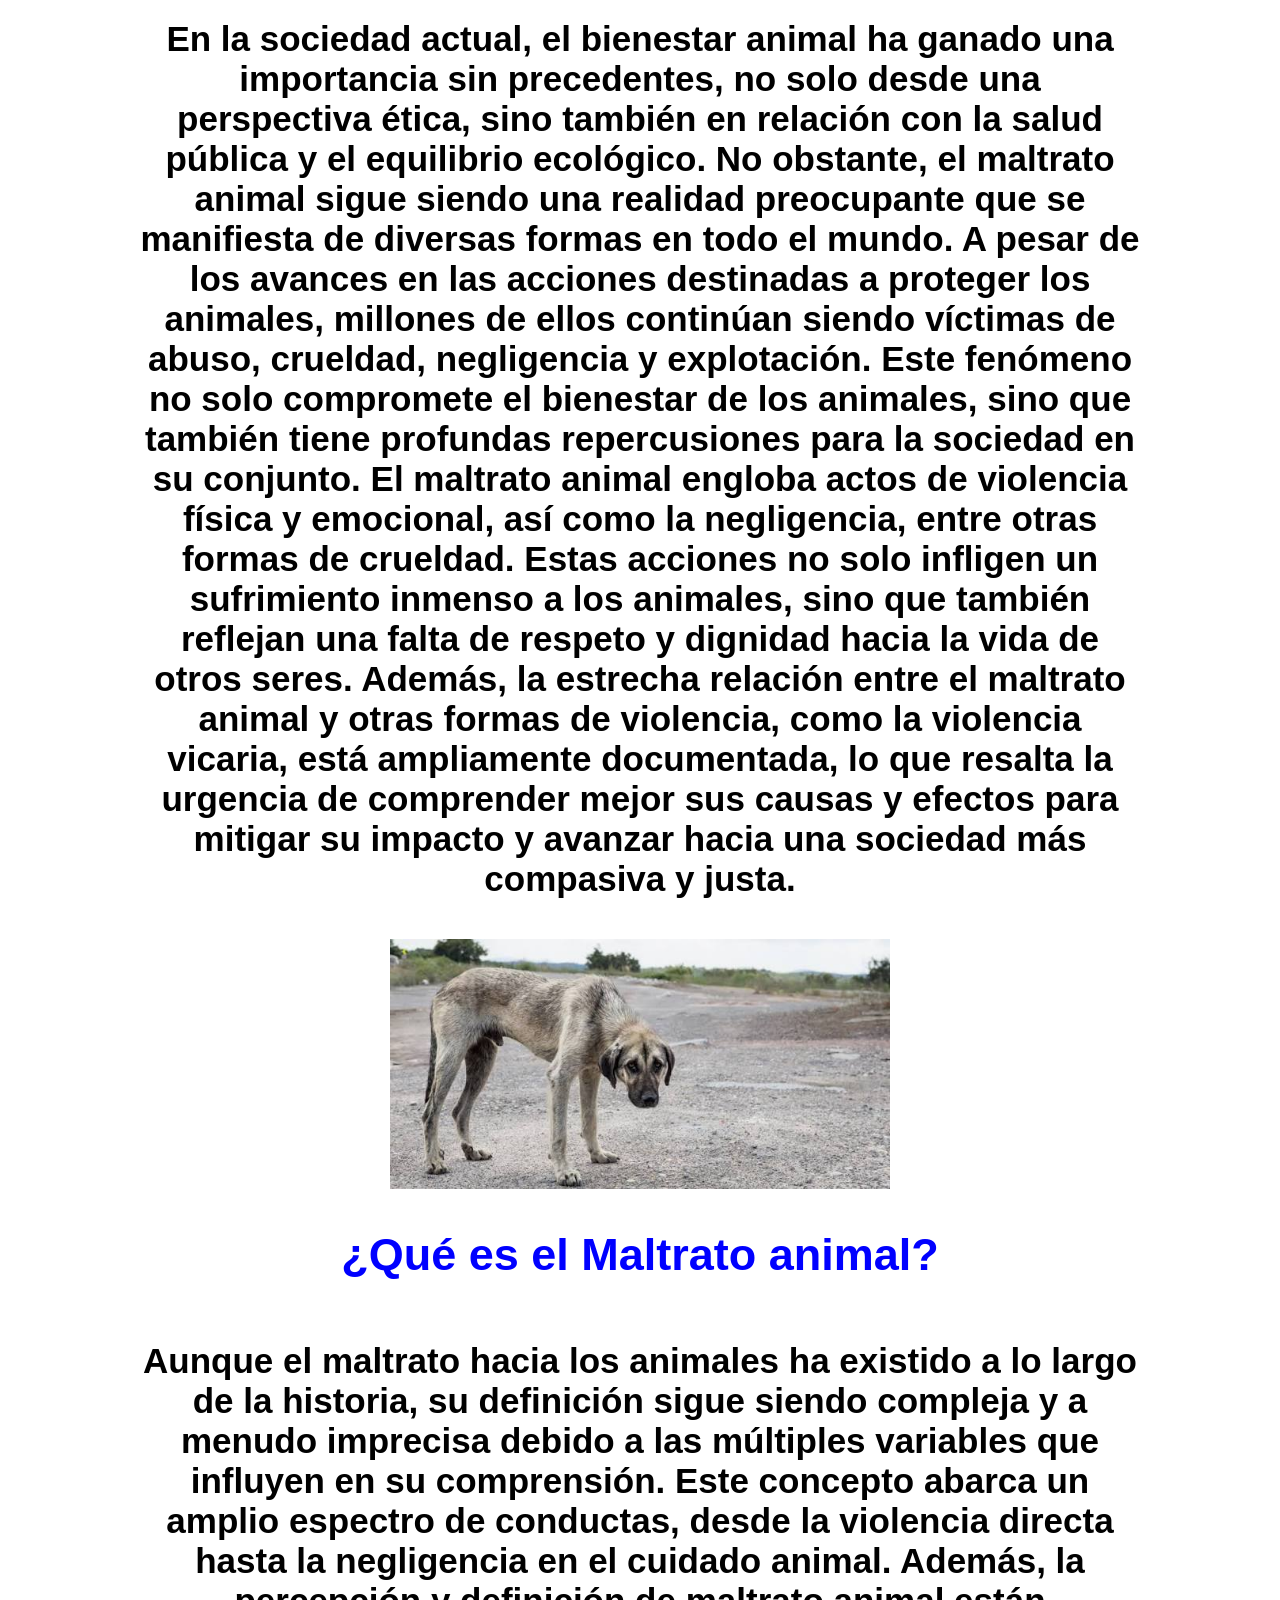
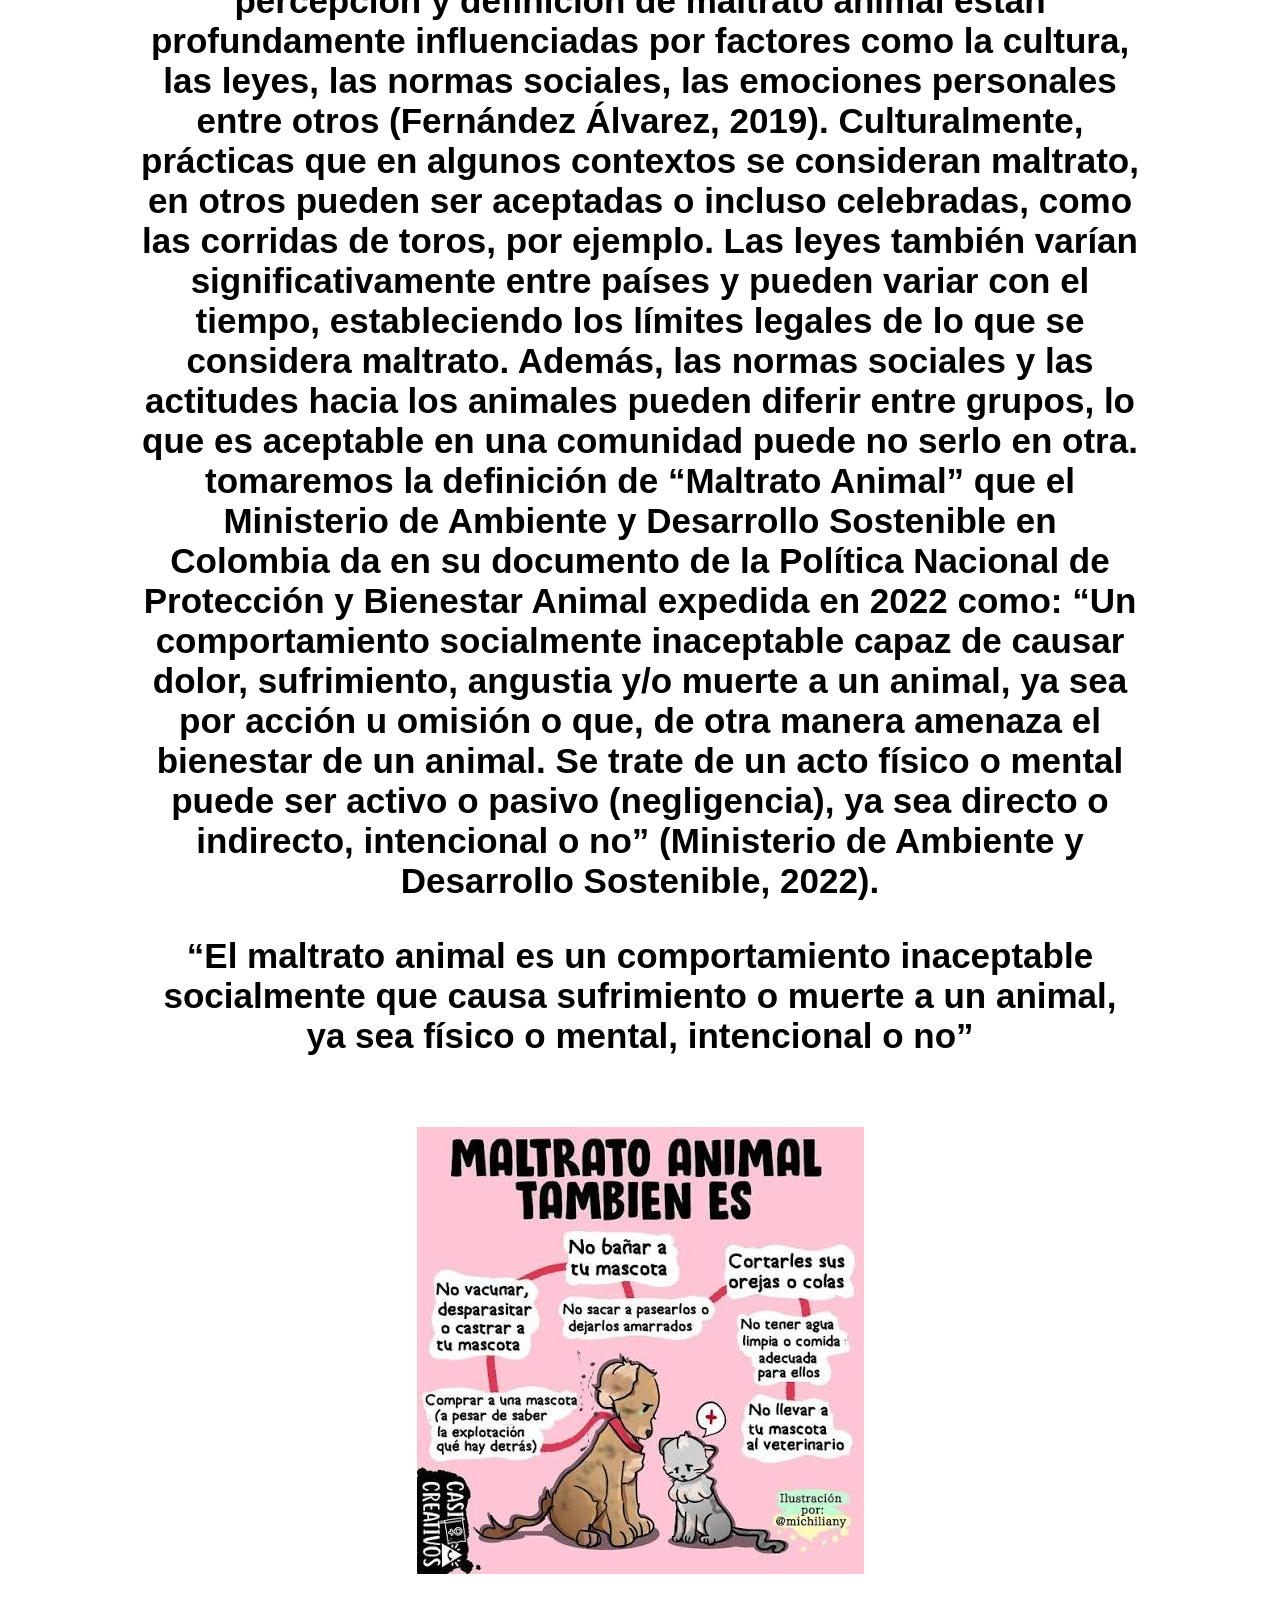
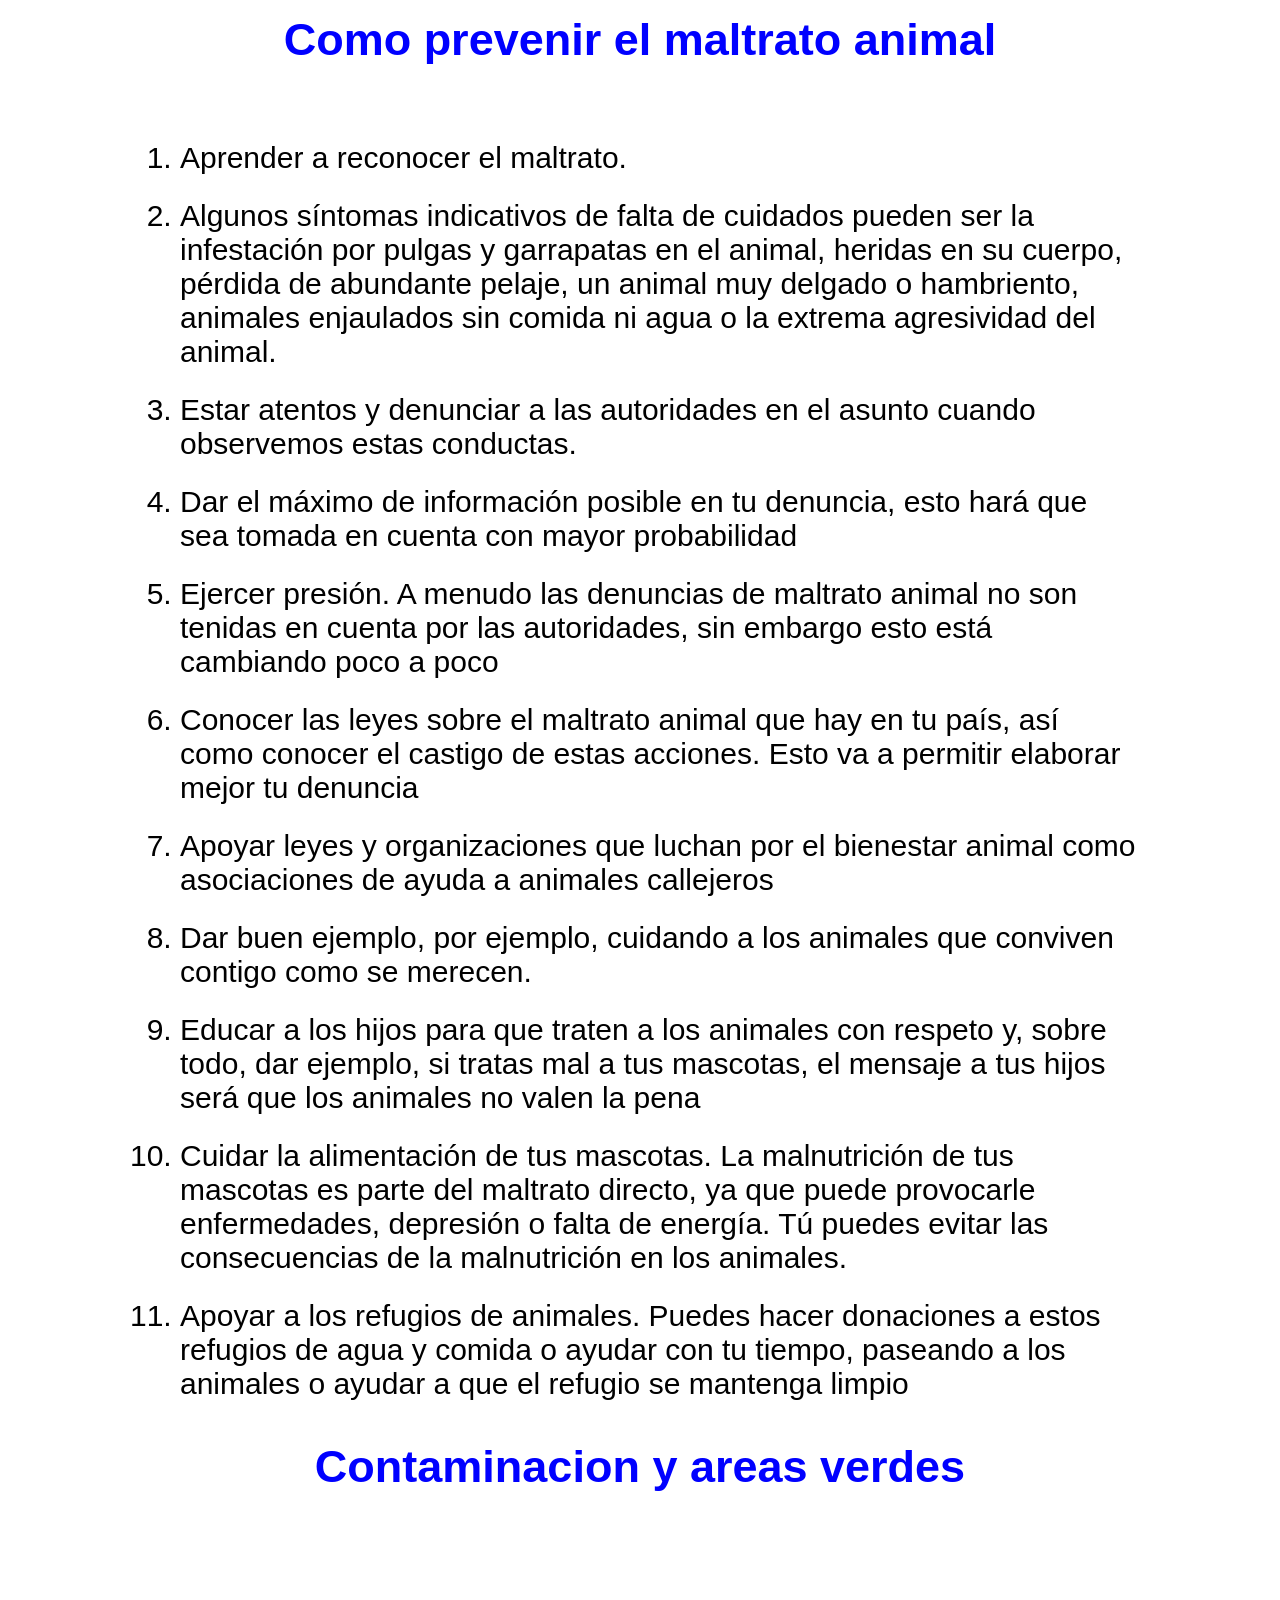
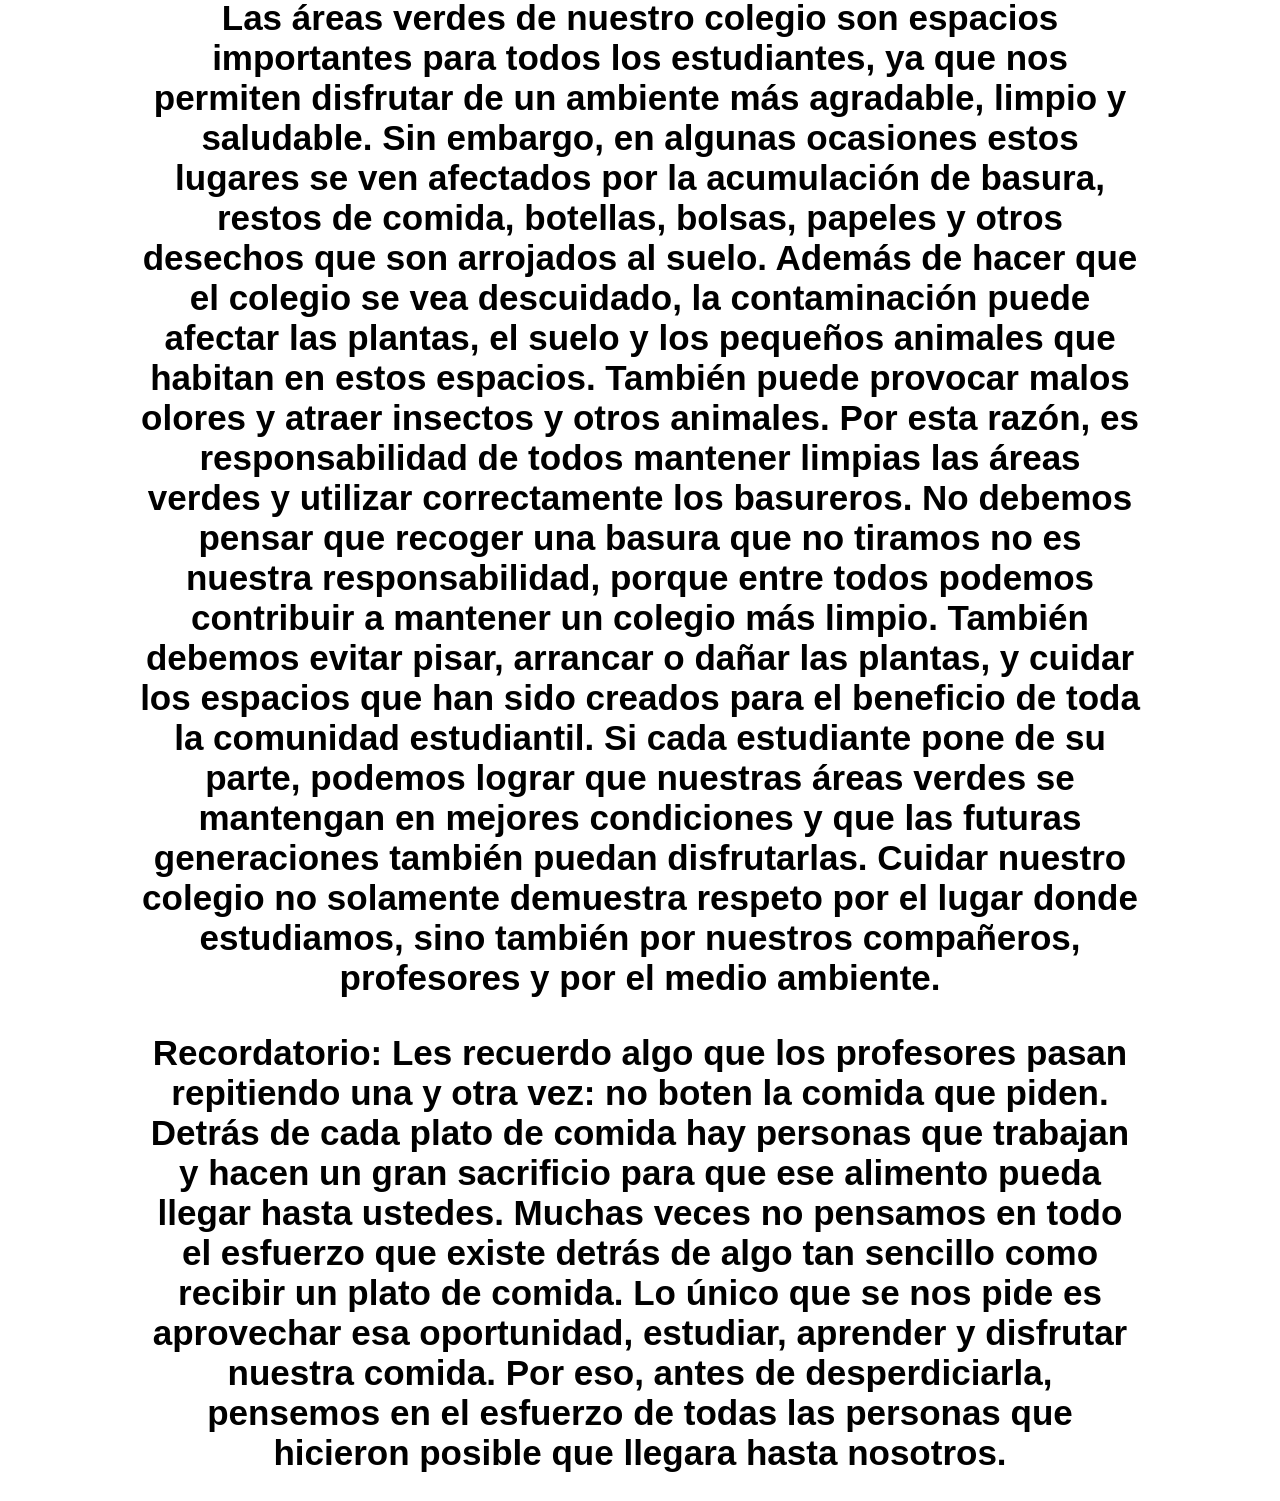
==== commit af2974b5: "Add files via upload" ====
--- a/index.html
+++ b/index.html
@@ -80,7 +80,7 @@
 
 <h6 id="areas">Contaminacion y areas verdes</h6>
 
-<p>Las áreas verdes de nuestro colegio son espacios importantes para todos los estudiantes, ya que nos permiten disfrutar de un ambiente más agradable, limpio y saludable. Sin embargo, en algunas ocasiones estos lugares se ven afectados por la acumulación de basura, restos de comida, botellas, bolsas, papeles y otros desechos que son arrojados al suelo. Además de hacer que el colegio se vea descuidado, la contaminación puede afectar las plantas, el suelo y los pequeños animales que habitan en estos espacios. También puede provocar malos olores y atraer insectos y otros animales. Por esta razón, es responsabilidad de todos mantener limpias las áreas verdes y utilizar correctamente los basureros. No debemos pensar que recoger una basura que no tiramos no es nuestra responsabilidad, porque entre todos podemos contribuir a mantener un colegio más limpio. También debemos evitar pisar, arrancar o dañar las plantas, y cuidar los espacios que han sido creados para el beneficio de toda la comunidad estudiantil. Si cada estudiante pone de su parte, podemos lograr que nuestras áreas verdes se mantengan en mejores condiciones y que las futuras generaciones también puedan disfrutarlas. Cuidar nuestro colegio no solamente demuestra respeto por el lugar donde estudiamos, sino también por nuestros compañeros, profesores y por el medio ambiente./p>
+<p>Las áreas verdes de nuestro colegio son espacios importantes para todos los estudiantes, ya que nos permiten disfrutar de un ambiente más agradable, limpio y saludable. Sin embargo, en algunas ocasiones estos lugares se ven afectados por la acumulación de basura, restos de comida, botellas, bolsas, papeles y otros desechos que son arrojados al suelo. Además de hacer que el colegio se vea descuidado, la contaminación puede afectar las plantas, el suelo y los pequeños animales que habitan en estos espacios. También puede provocar malos olores y atraer insectos y otros animales. Por esta razón, es responsabilidad de todos mantener limpias las áreas verdes y utilizar correctamente los basureros. No debemos pensar que recoger una basura que no tiramos no es nuestra responsabilidad, porque entre todos podemos contribuir a mantener un colegio más limpio. También debemos evitar pisar, arrancar o dañar las plantas, y cuidar los espacios que han sido creados para el beneficio de toda la comunidad estudiantil. Si cada estudiante pone de su parte, podemos lograr que nuestras áreas verdes se mantengan en mejores condiciones y que las futuras generaciones también puedan disfrutarlas. Cuidar nuestro colegio no solamente demuestra respeto por el lugar donde estudiamos, sino también por nuestros compañeros, profesores y por el medio ambiente.</p>
 
 
 
--- a/estilos.css
+++ b/estilos.css
@@ -52,7 +52,7 @@
 }
 
 body {
-    background-image: url(fondo5.jpeg);
+    background-image: url(fondo4.jpeg);
     background-size: 100% auto;
     background-repeat: repeat;
     background-position: top center;
@@ -61,7 +61,7 @@
 }
 
 p {
-    font-size: 40px;
+    font-size: 35px;
     font-weight: bold;
     font-weight: 700;
 
@@ -86,5 +86,12 @@
     text-align: left;
 }
 ol {
-    font-size: 45px;
+    font-size: 30px;
+}
+
+
+body {
+    background-image: linear-gradient(rgba(255, 255, 255, 0.6), rgba(255, 255, 255, 0.6)), url("fondo4.jpeg");
+    background-size: cover;
+    background-position: center;
 }
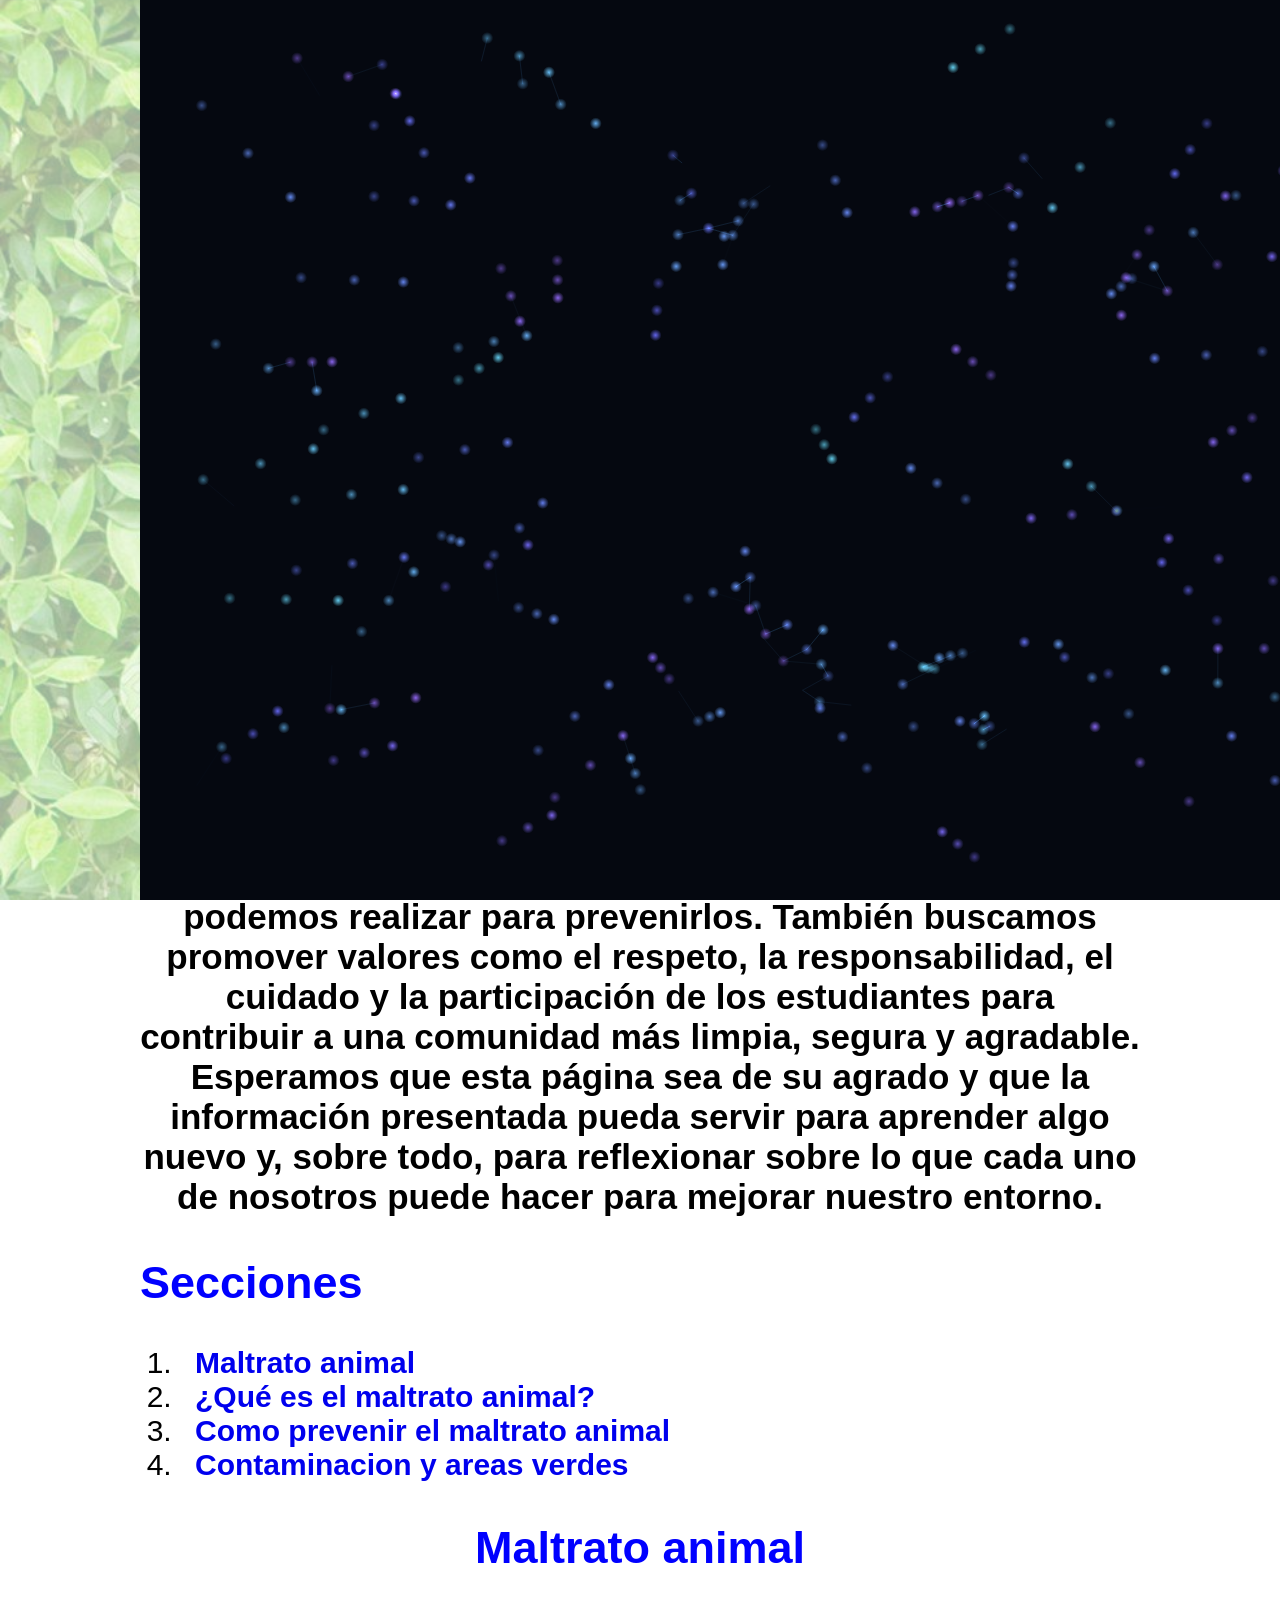
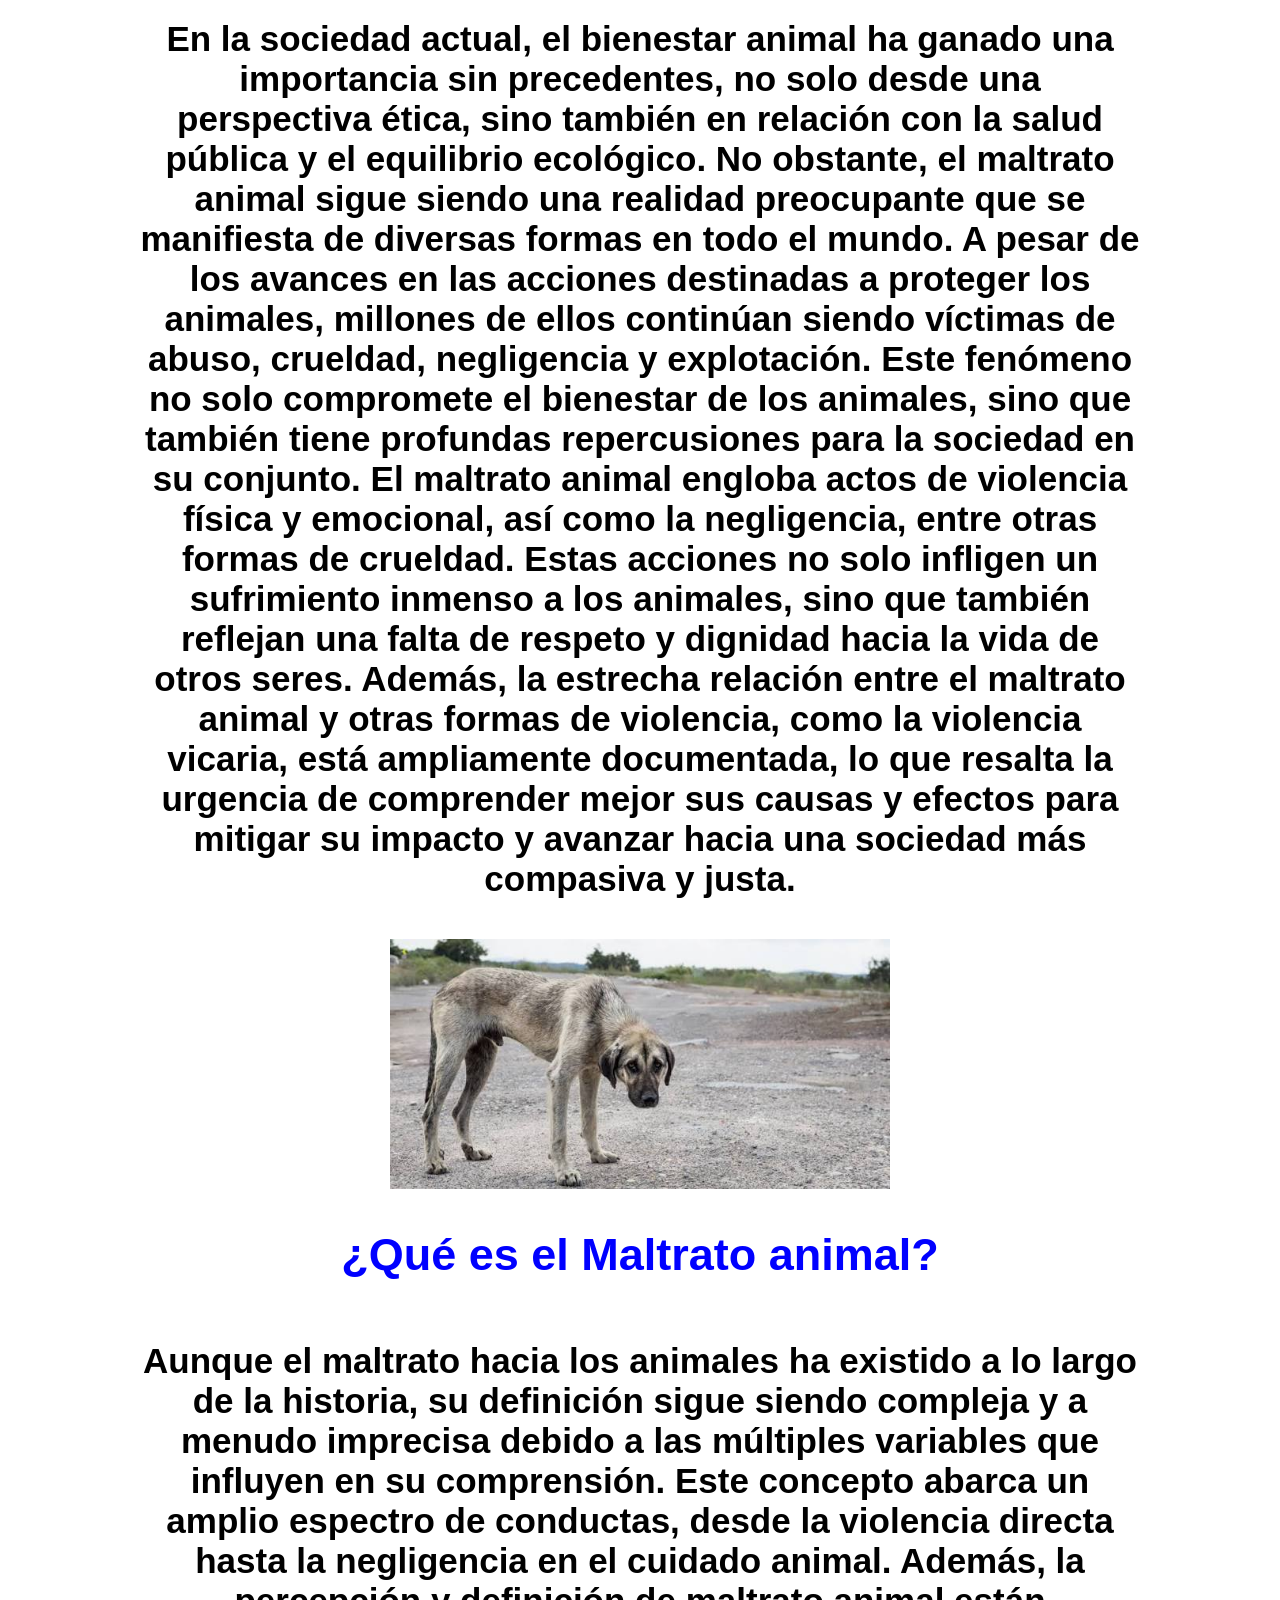
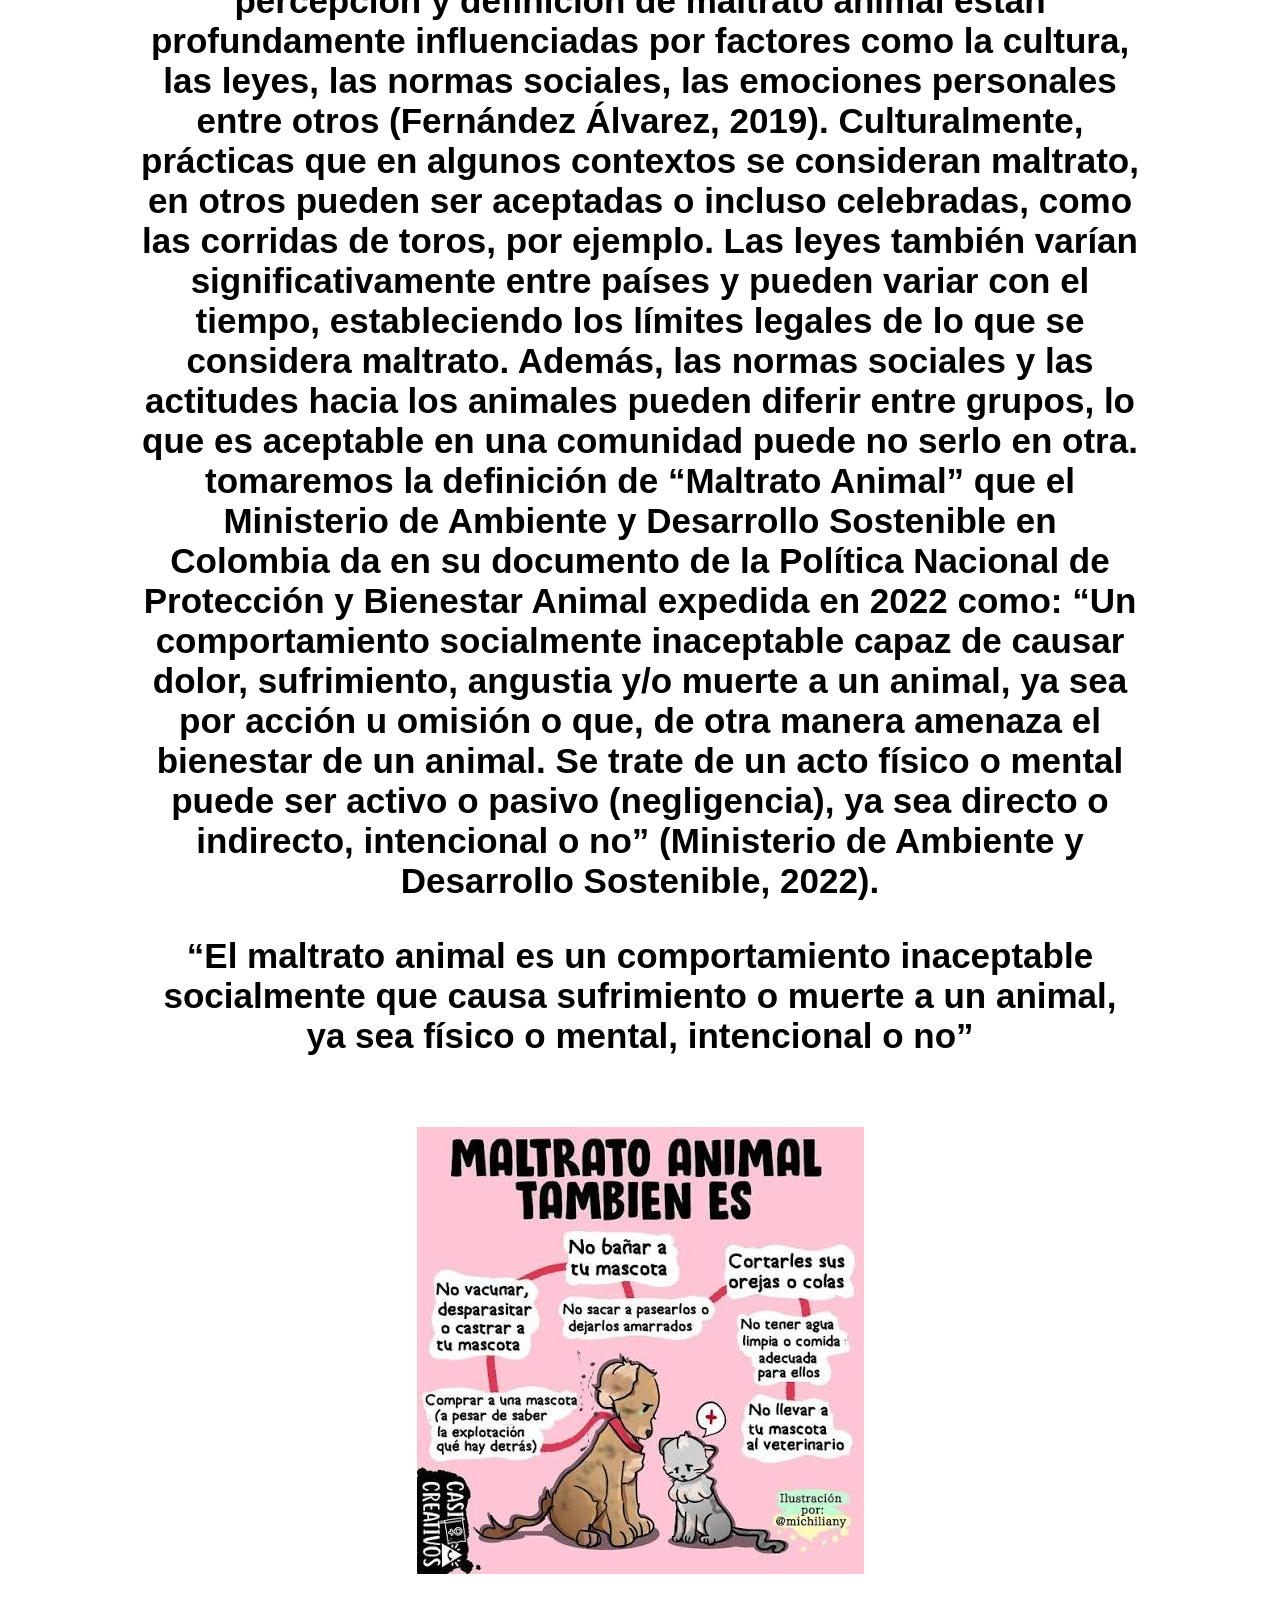
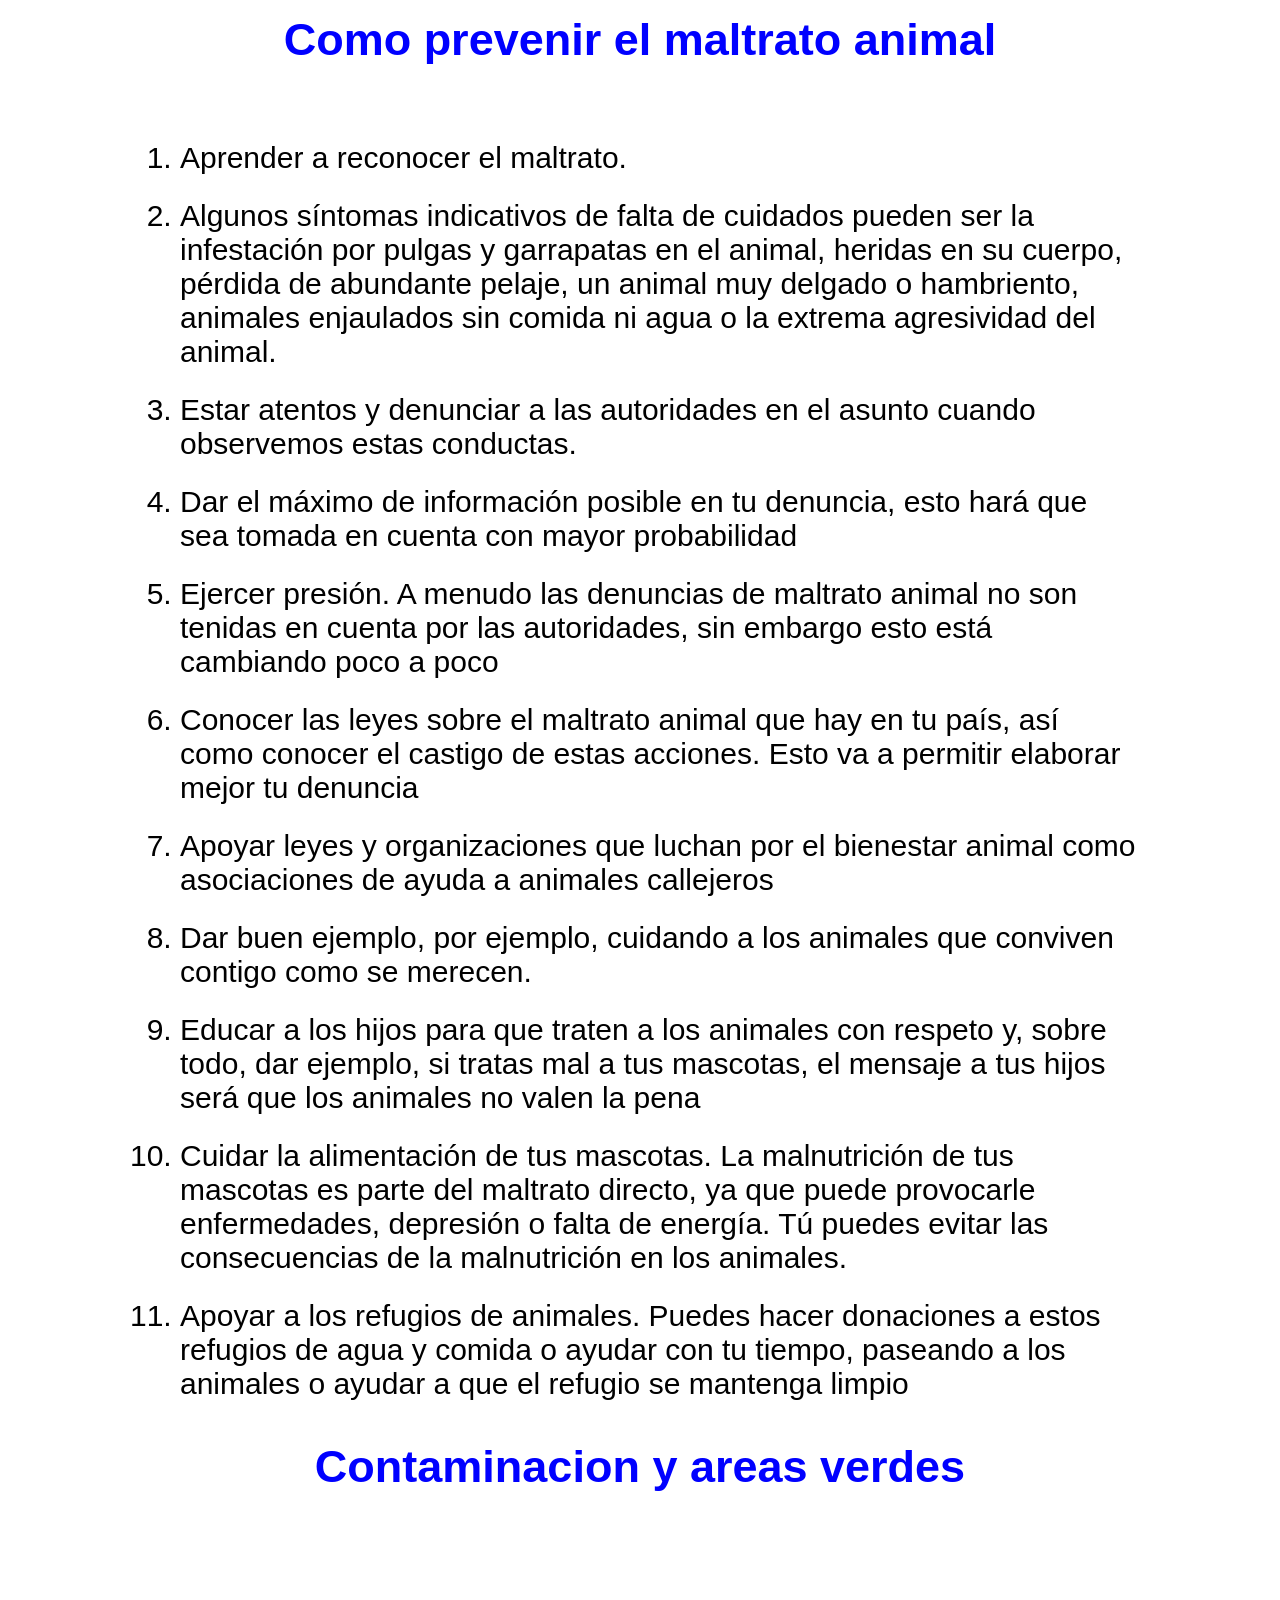
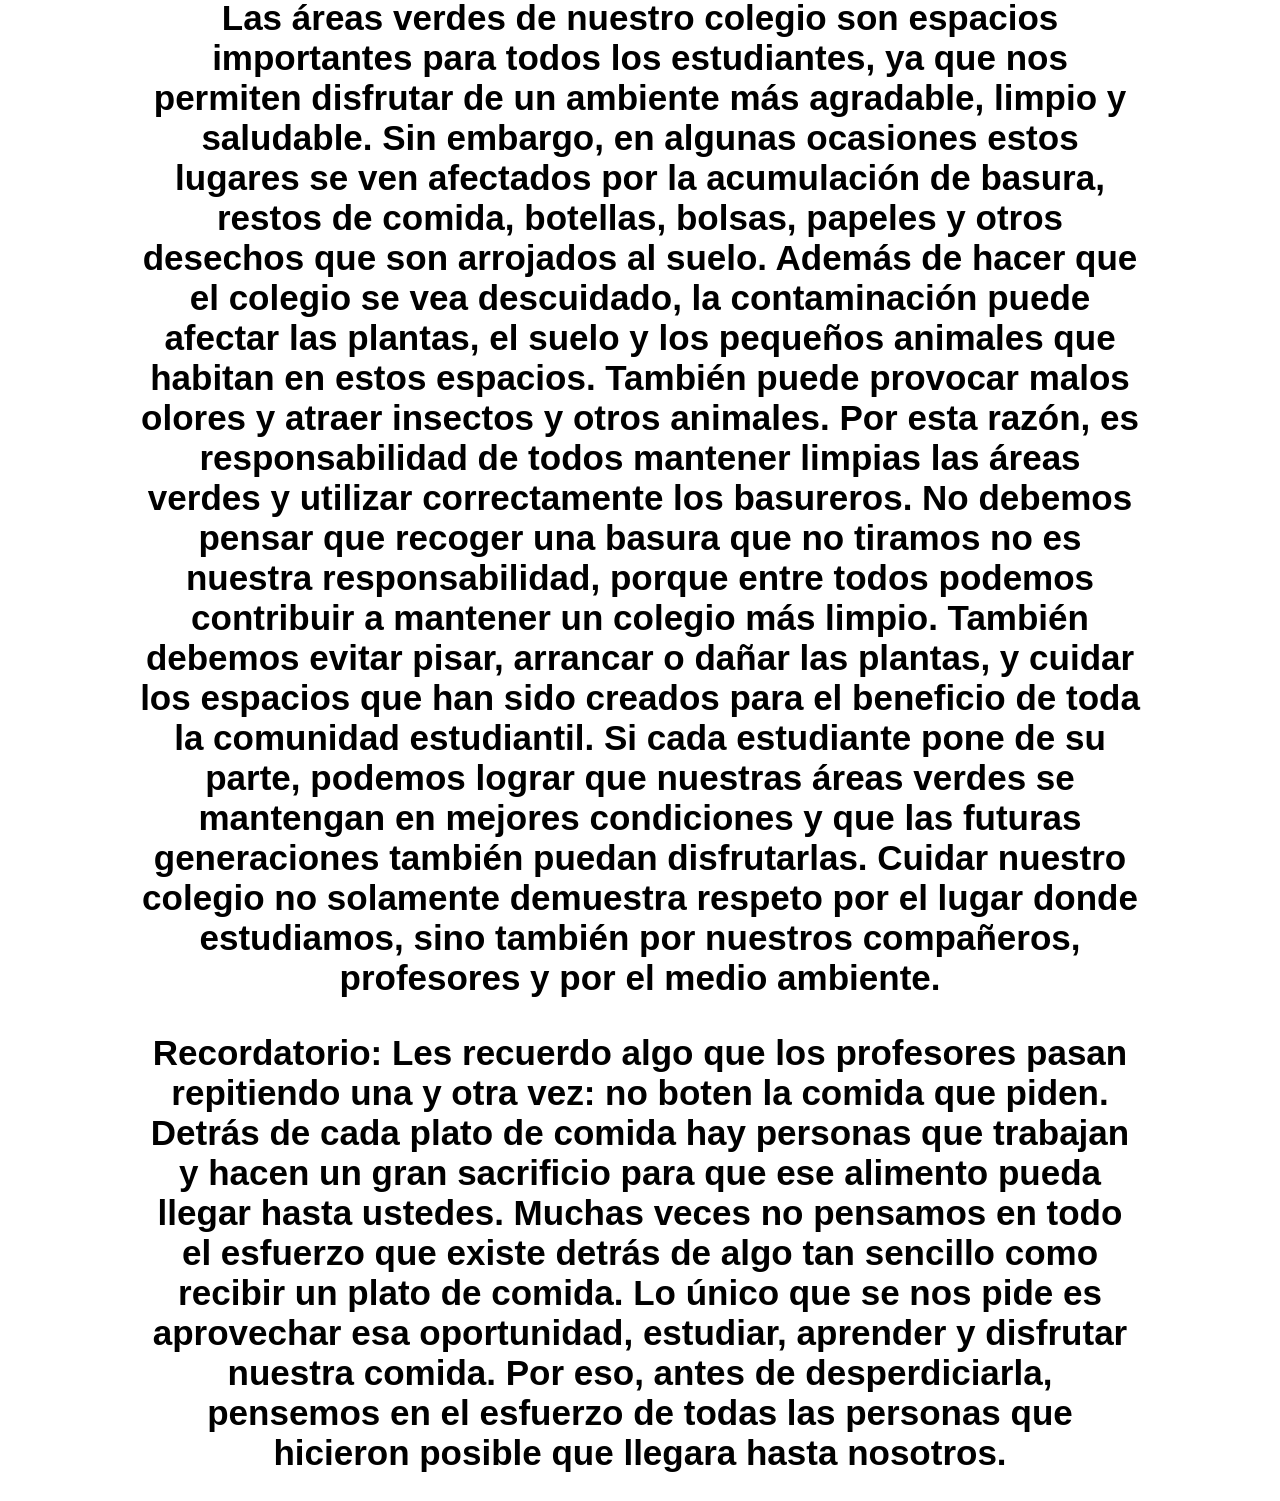
==== commit 41286cd4: "Add files via upload" ====
--- a/index.html
+++ b/index.html
@@ -4,9 +4,20 @@
 <meta charset="UTF-8">
 <title> Campaña Contra La Crisis Del Entorno</title>
 <link rel="stylesheet" href="estilos.css">
+<script src="script.js" defer></script>
+
 </head>
 
-<body><h1>Campaña Ambiental</h1>
+<body>
+    
+    <div id="loader">
+        <canvas id="loaderCanvas"></canvas>
+    
+    </div>
+    
+    
+    
+    <h1>Campaña Ambiental</h1>
 <p>Juntos podemos cuidar a los animales, reducir la contaminacion y proteger nuestras areass verdes</p>
 </body>
 
--- a/estilos.css
+++ b/estilos.css
@@ -94,4 +94,20 @@
     background-image: linear-gradient(rgba(255, 255, 255, 0.6), rgba(255, 255, 255, 0.6)), url("fondo4.jpeg");
     background-size: cover;
     background-position: center;
+}
+#loader {
+    position: fixed;
+    top: 0;
+    width: 100%;
+    height: 100vh;
+    background: #060912;
+    z-index: 9999;
+}
+#loaderCanvas {
+    width:100%;
+    height:100%;
+    display: block;
+}
+#loader {
+    transition: opacity 0.8s ease;
 }
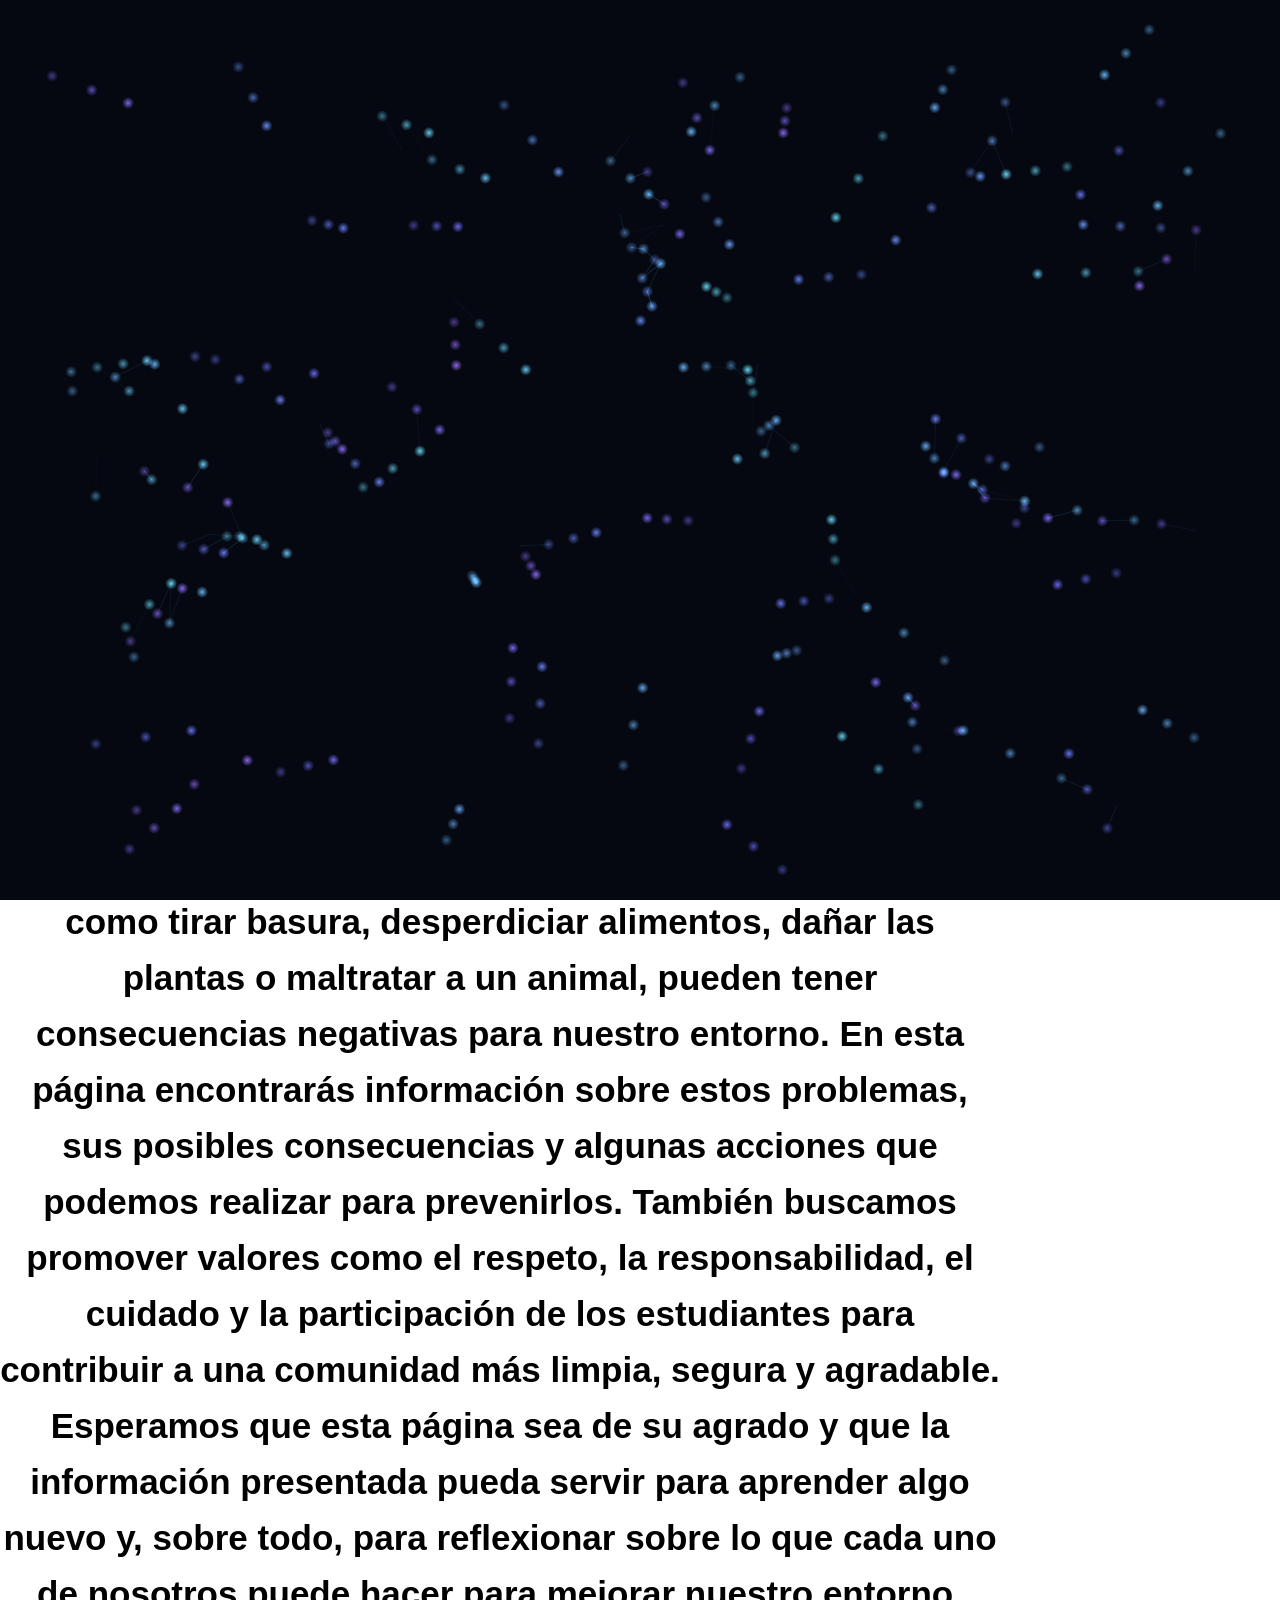
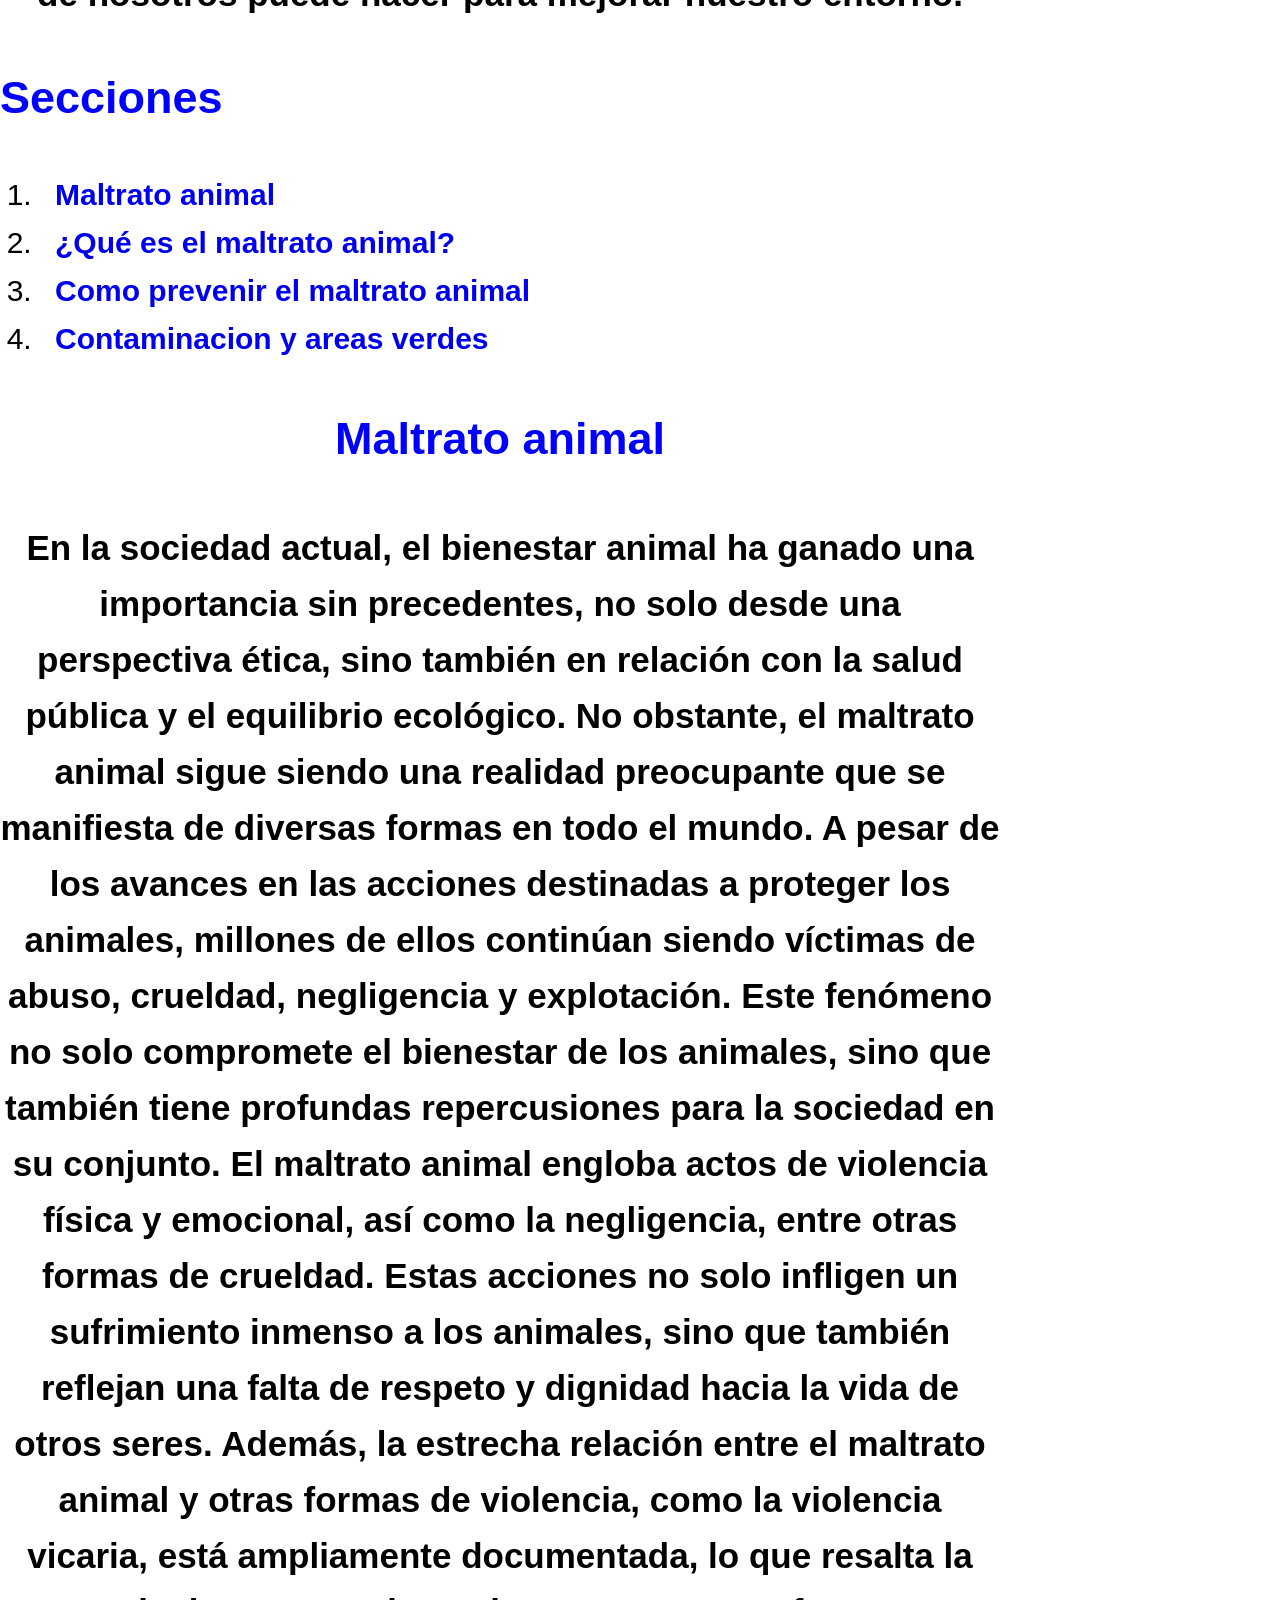
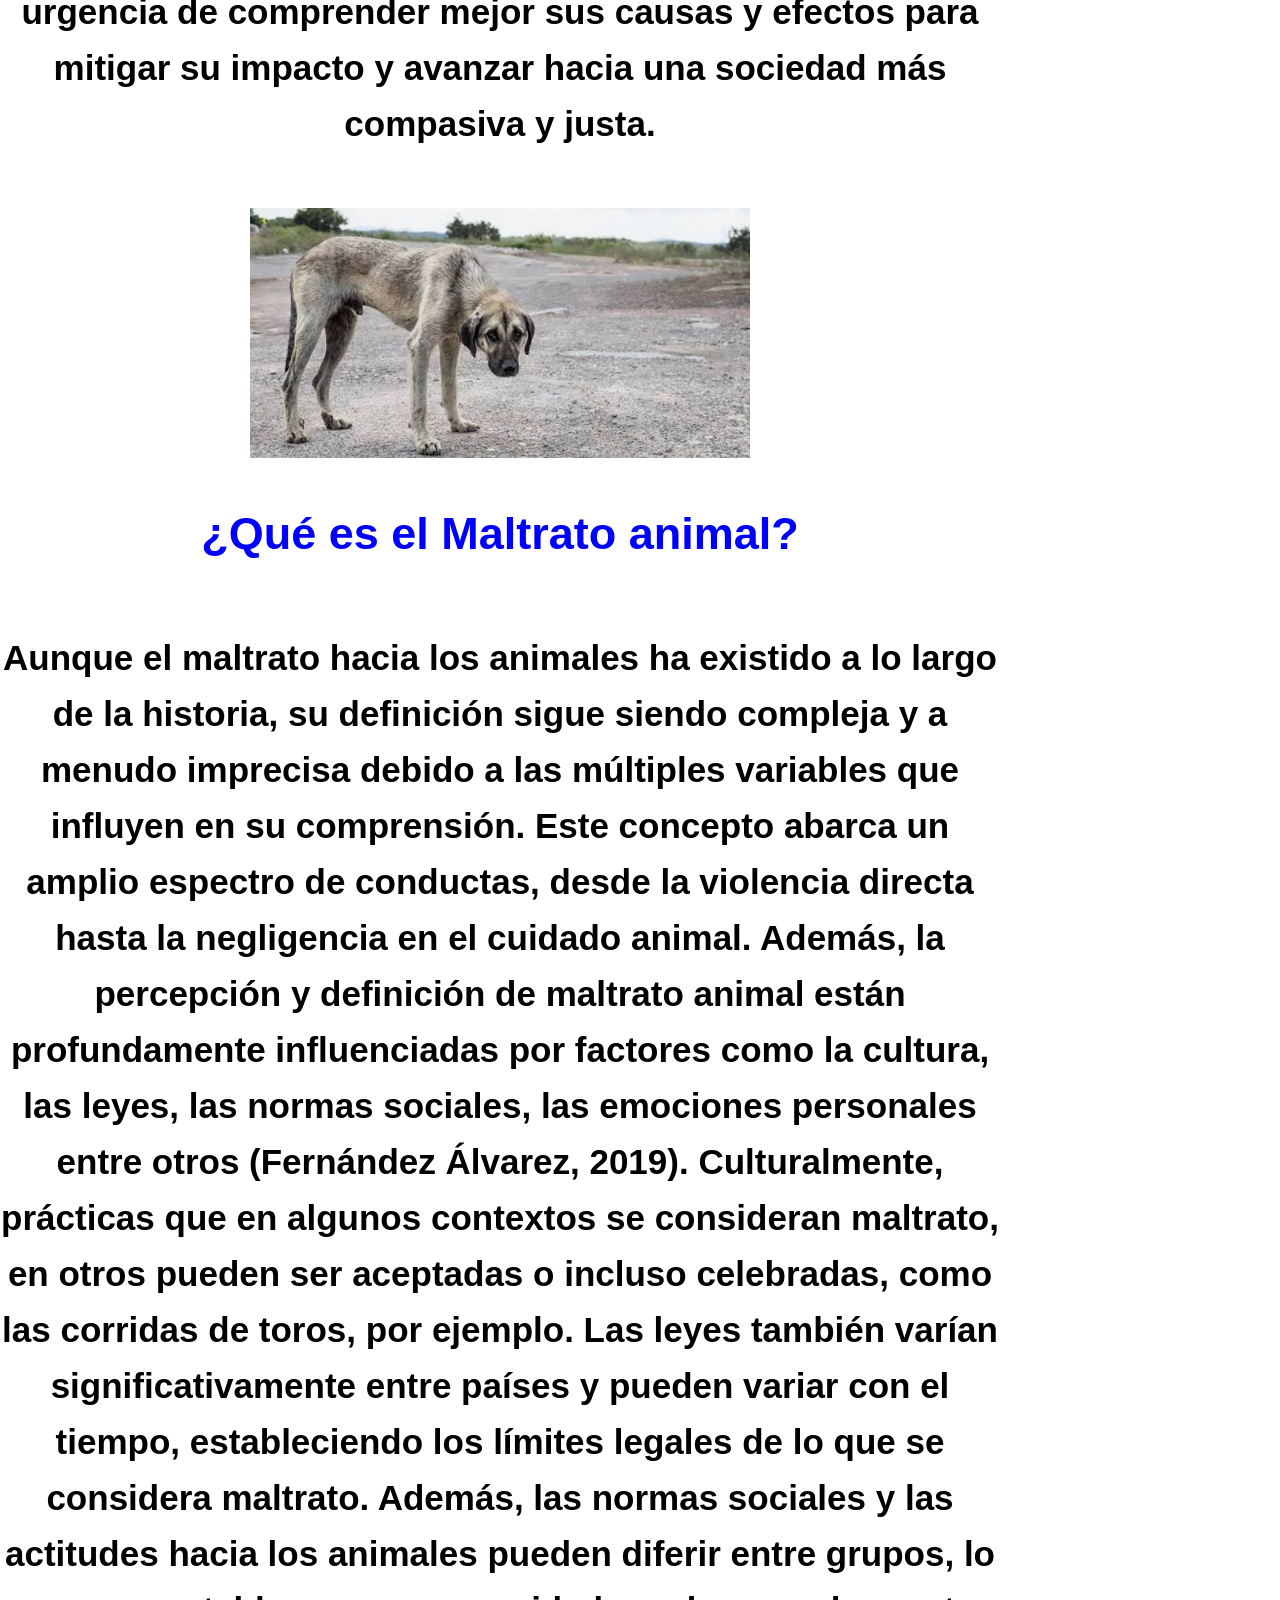
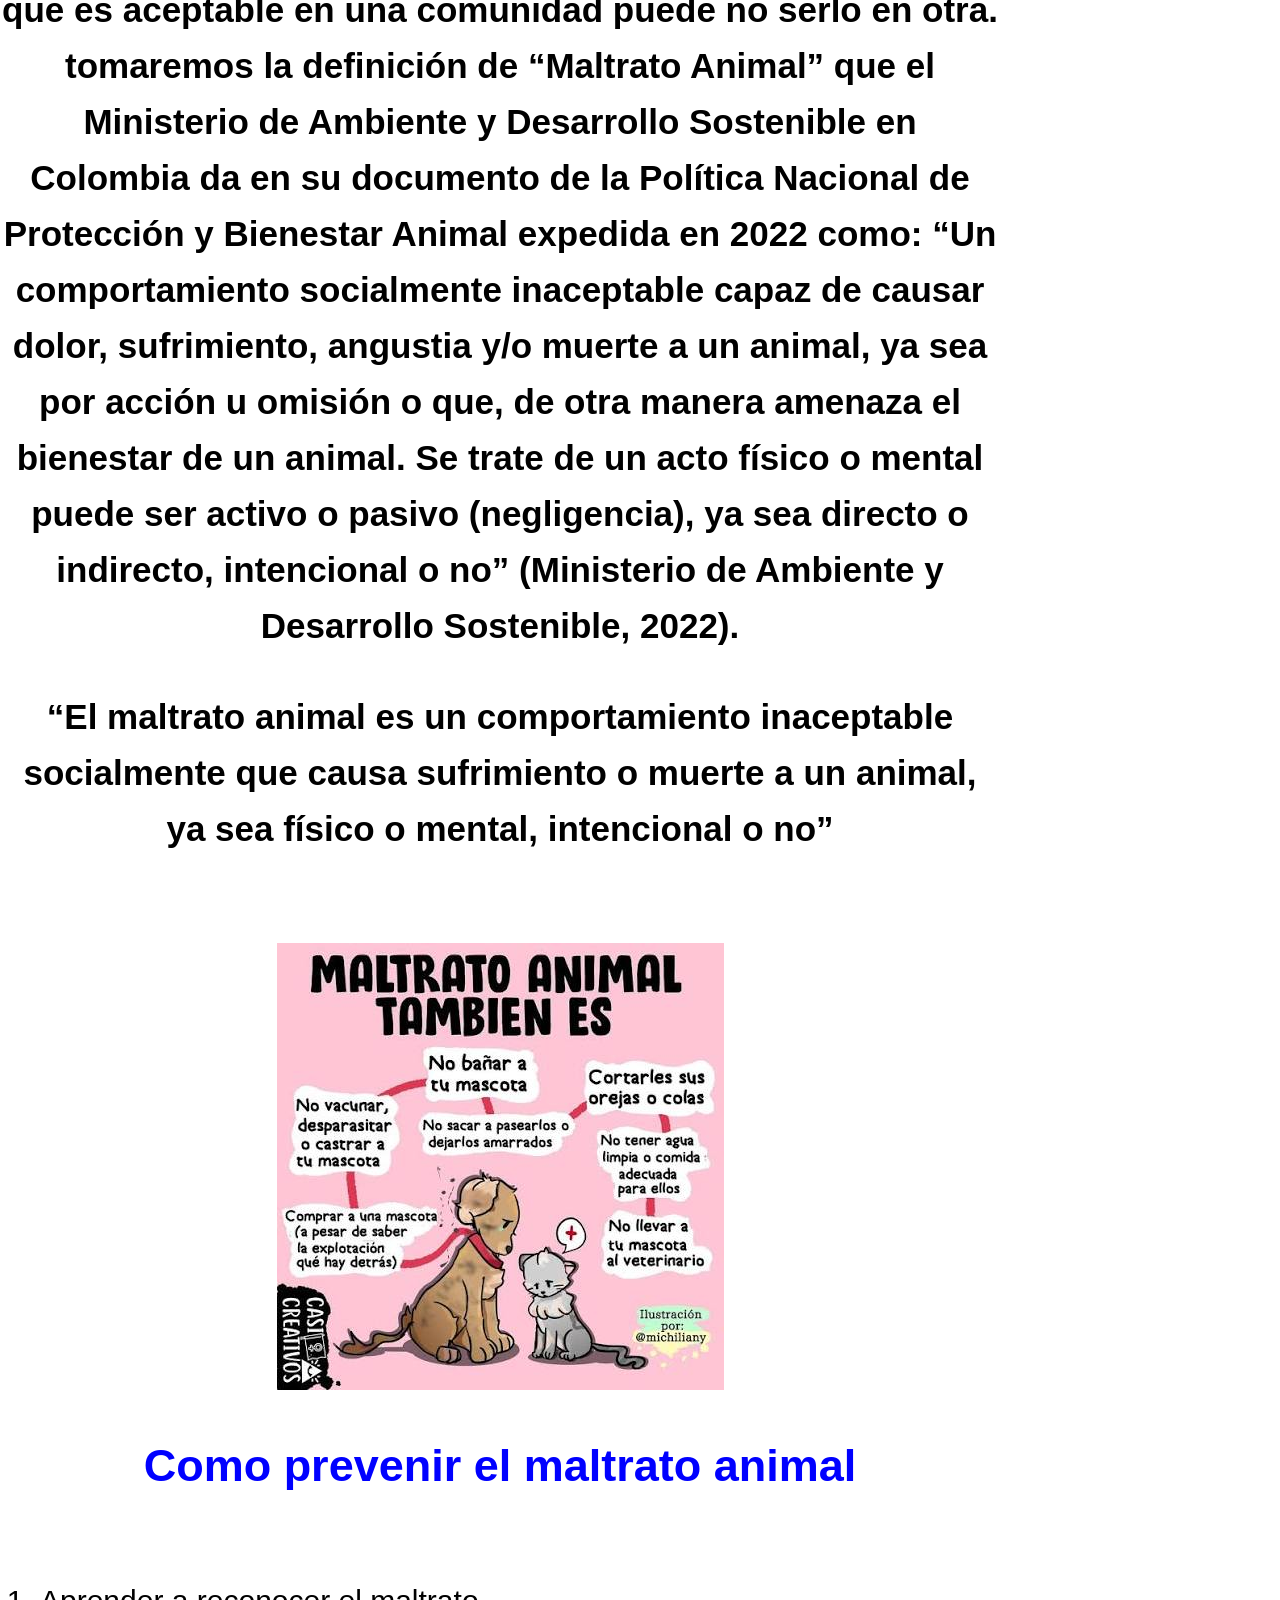
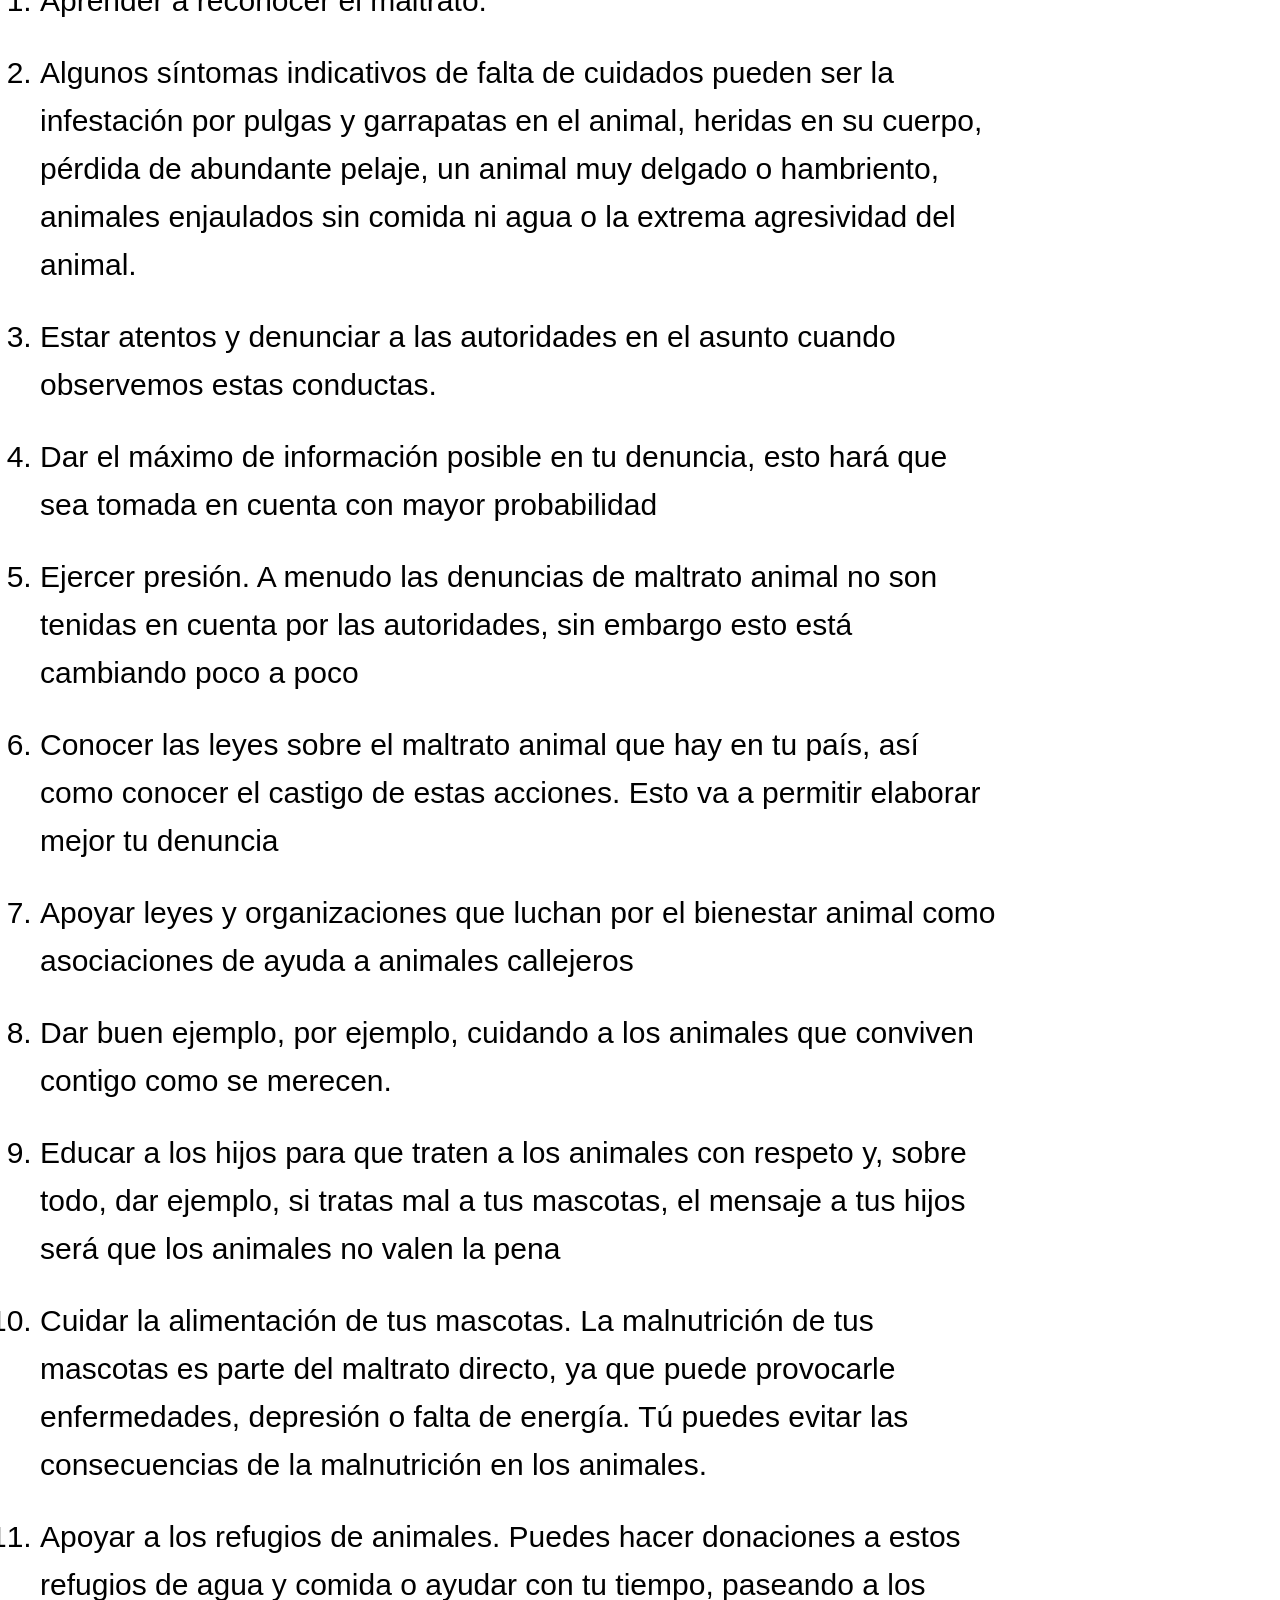
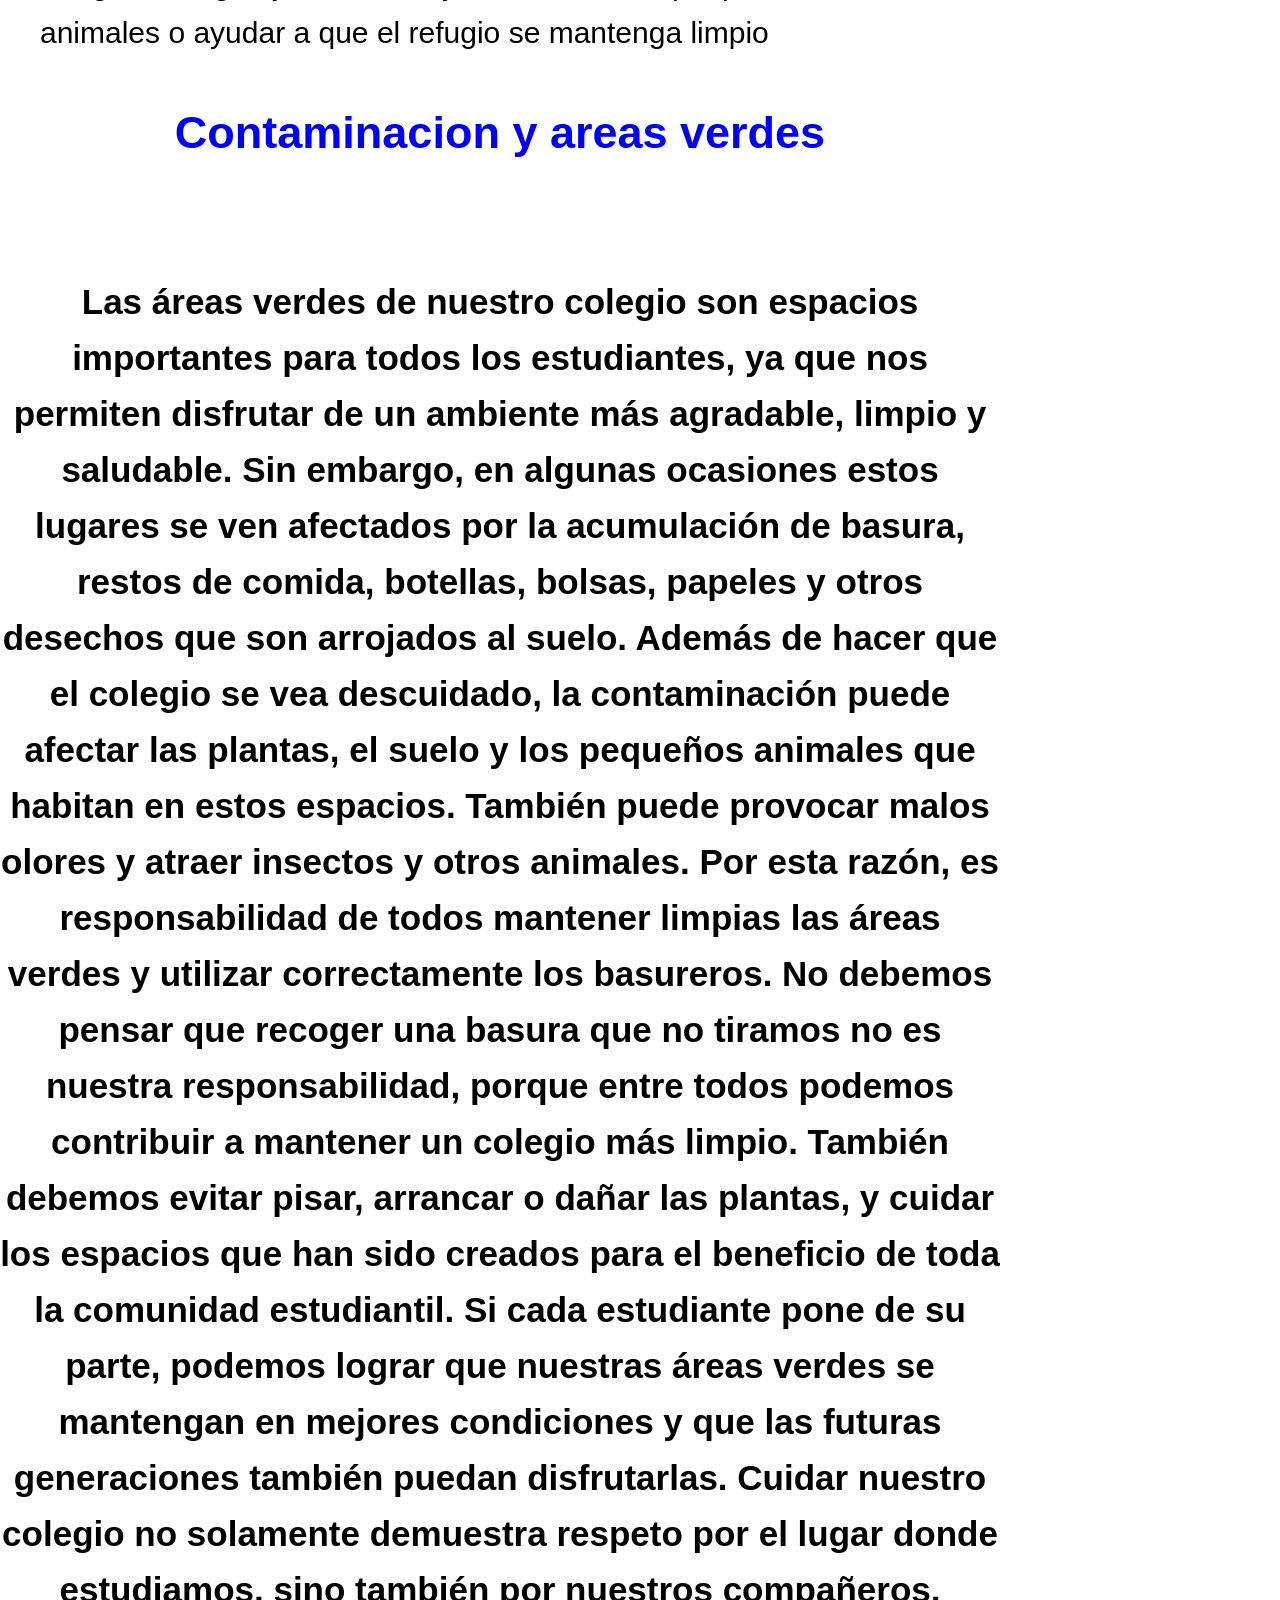
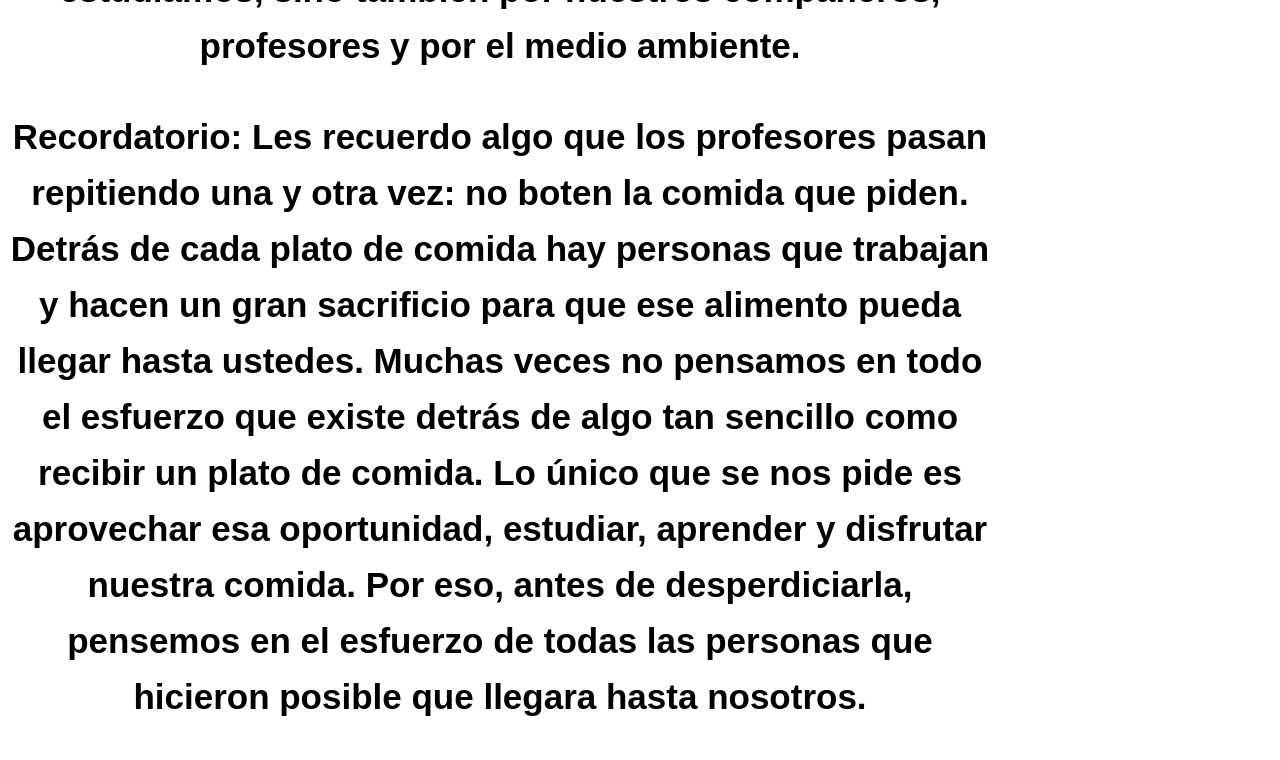
==== commit 11e02f44: "Add files via upload" ====
--- a/index.html
+++ b/index.html
@@ -19,7 +19,6 @@
     
     <h1>Campaña Ambiental</h1>
 <p>Juntos podemos cuidar a los animales, reducir la contaminacion y proteger nuestras areass verdes</p>
-</body>
 
 <p class="titulo-extra">Sobre este proyecto</p>
 
@@ -178,5 +177,5 @@
 
 
 
-
+</body>
 </hmtl>
--- a/estilos.css
+++ b/estilos.css
@@ -3,7 +3,7 @@
     max-width: 1000px;
     margin: auto;
     padding: 28px;
-    line-height: 1,6;
+    line-height: 1.6;
 }
 
 h1 {
@@ -64,7 +64,7 @@
     font-size: 35px;
     font-weight: bold;
     font-weight: 700;
-
+text-align: center;
 }
 
 nav {
@@ -95,19 +95,31 @@
     background-size: cover;
     background-position: center;
 }
+
+html, body {
+    margin: 0;
+    padding: 0;
+}
+
+html, body {
+    margin: 0;
+    padding: 0;
+    overflow-x: hidden;
+}
+
 #loader {
     position: fixed;
-    top: 0;
+    inset: 0;
     width: 100%;
-    height: 100vh;
+    height: 100%;
     background: #060912;
     z-index: 9999;
+    overflow: hidden;
+    box-sizing: border-box;
 }
+
 #loaderCanvas {
-    width:100%;
-    height:100%;
     display: block;
-}
-#loader {
-    transition: opacity 0.8s ease;
+    width: 100%;
+    height: 100%;
 }
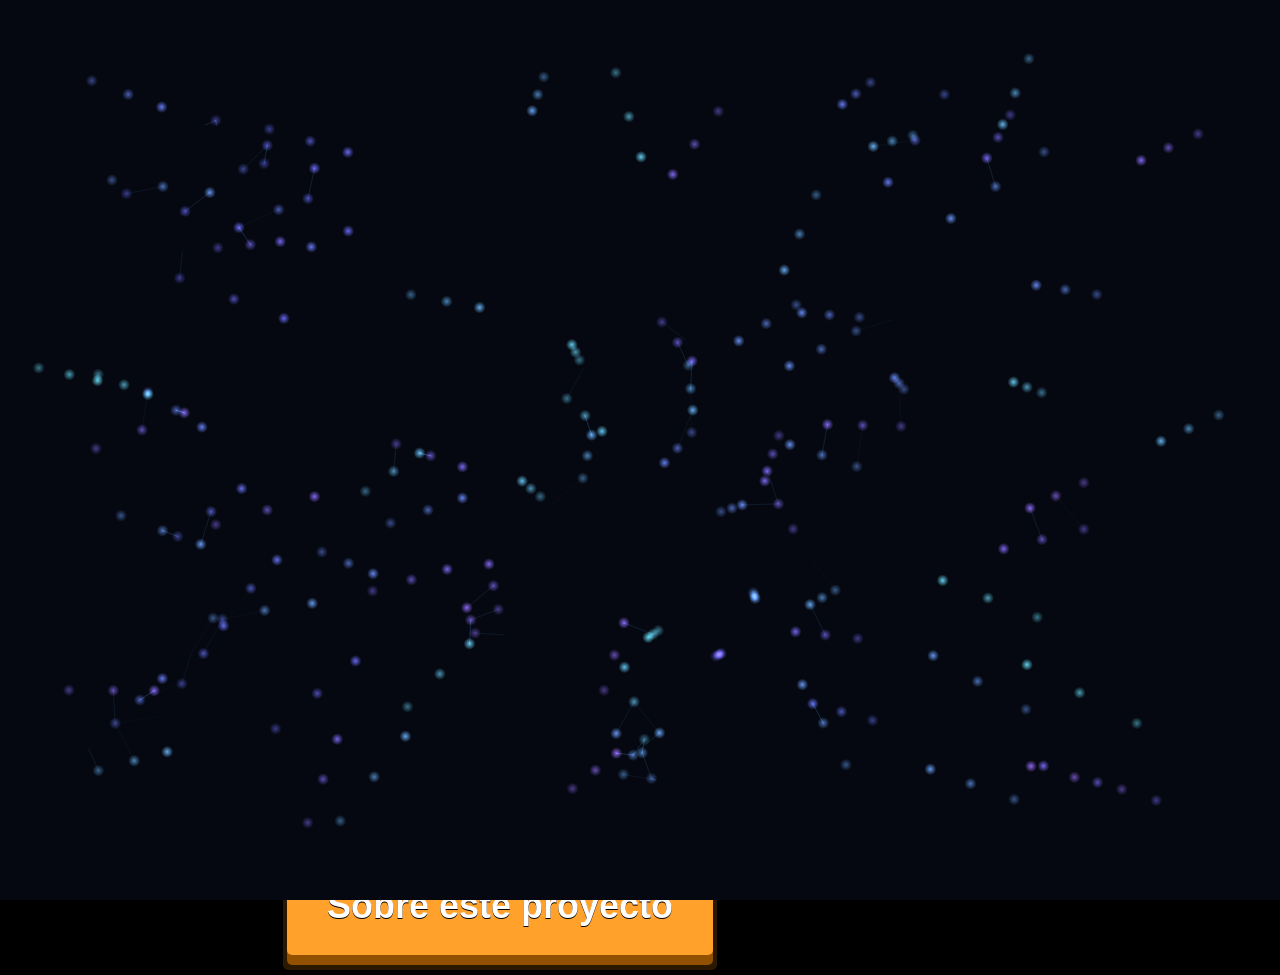
==== commit 05d5870b: "Add files via upload" ====
--- a/index.html
+++ b/index.html
@@ -20,25 +20,43 @@
     <h1>Campaña Ambiental</h1>
 <p>Juntos podemos cuidar a los animales, reducir la contaminacion y proteger nuestras areass verdes</p>
 
-<p class="titulo-extra">Sobre este proyecto</p>
+<div id="sobre-contenido">
+<p class="titulo-extra" id="sobre">Sobre este proyecto</p>
 
 <p>Este proyecto fue creado por Josthin Rodríguez y Ángel Gómez, estudiantes de noveno grado, como parte de una campaña para crear conciencia sobre algunos de los problemas que afectan nuestro entorno. La página web trata principalmente sobre el maltrato animal, la contaminación y el cuidado de las áreas verdes de nuestra comunidad.
 El objetivo de esta campaña es informar y hacer reflexionar a las personas sobre la importancia de cuidar nuestro ambiente y tratar con respeto a los animales. Muchas veces, acciones que parecen pequeñas, como tirar basura, desperdiciar alimentos, dañar las plantas o maltratar a un animal, pueden tener consecuencias negativas para nuestro entorno.
 En esta página encontrarás información sobre estos problemas, sus posibles consecuencias y algunas acciones que podemos realizar para prevenirlos. También buscamos promover valores como el respeto, la responsabilidad, el cuidado y la participación de los estudiantes para contribuir a una comunidad más limpia, segura y agradable.
 Esperamos que esta página sea de su agrado y que la información presentada pueda servir para aprender algo nuevo y, sobre todo, para reflexionar sobre lo que cada uno de nosotros puede hacer para mejorar nuestro entorno.</p>
-
-<h2>Secciones</h2> 
-
-<nav>
-    <ol>
-<li><a href="#inicio">Maltrato animal</a></li>
-<li><a href="#animales">¿Qué es el maltrato animal?</a></li>
-<li><a href="#contaminacion">Como prevenir el maltrato animal</a></li>
-<li><a href="#areas">Contaminacion y areas verdes </a></li>
-</ol>
-</nav>
-
-
+</div>
+<h2>Secciones</h2>
+<section id="pantalla-secciones">
+    
+
+
+    <div class="button">
+        <a href="#inicio">🐾 Maltrato animal</a>
+    </div>
+
+    <div class="button">
+        <a href="#animales">📖 ¿Qué es el maltrato animal?</a>
+    </div>
+
+    <div class="button">
+        <a href="#contaminacion">🛡️ Cómo prevenir el maltrato animal</a>
+    </div>
+
+    <div class="button">
+        <a href="#areas">🌱 Contaminación y áreas verdes</a>
+    </div>
+
+    <div class="button">
+        <a href="#sobre"> Sobre este proyecto</a>
+        </div> 
+</section>
+   
+    </div>
+</section>
+<div id="contenido-secciones">
 
 <h3 id="inicio">Maltrato animal</h3>
 <p>En la sociedad actual, el bienestar animal ha ganado una importancia sin precedentes, no solo desde una perspectiva ética, sino también en relación con la salud pública y el equilibrio ecológico. No obstante, el maltrato animal sigue siendo una realidad preocupante que se manifiesta de diversas formas en todo el mundo. A pesar de los avances en las acciones destinadas a proteger los animales, millones de ellos continúan siendo víctimas de abuso, crueldad, negligencia y explotación. Este fenómeno no solo compromete el bienestar de los animales, sino que también tiene profundas repercusiones para la sociedad en su conjunto.
@@ -176,6 +194,7 @@
 
 
 
-
+</div>
 </body>
+
 </hmtl>
--- a/estilos.css
+++ b/estilos.css
@@ -52,11 +52,18 @@
 }
 
 body {
-    background-image: url(fondo4.jpeg);
-    background-size: 100% auto;
-    background-repeat: repeat;
-    background-position: top center;
+    font-family: Arial;
+    padding: 30px;
+
+    background:
+        radial-gradient(circle at 20% 20%, rgba(76, 175, 80, 0.25), transparent 35%),
+        radial-gradient(circle at 80% 80%, rgba(33, 150, 243, 0.20), transparent 35%),
+        linear-gradient(135deg, #071f16, #0b3d2e, #102a43);
+
     background-attachment: fixed;
+    background-size: cover;
+    color: white;
+}
     
 }
 
@@ -122,4 +129,84 @@
     display: block;
     width: 100%;
     height: 100%;
+}
+body{
+  text-align:center;
+  background-color:#ffcc8e;
+}
+
+.button{
+  position:relative;
+  display:inline-block;
+  margin:20px;
+}
+
+.button a{
+  color:white;
+  font-family:Helvetica, sans-serif;
+  font-weight:bold;
+  font-size:36px;
+  text-align: center;
+  text-decoration:none;
+  background-color:#FFA12B;
+  display:block;
+  position:relative;
+  padding:20px 40px;
+  
+  -webkit-tap-highlight-color: rgba(0, 0, 0, 0);
+  text-shadow: 0px 1px 0px #000;
+  filter: dropshadow(color=#000, offx=0px, offy=1px);
+  
+  -webkit-box-shadow:inset 0 1px 0 #FFE5C4, 0 10px 0 #915100;
+  -moz-box-shadow:inset 0 1px 0 #FFE5C4, 0 10px 0 #915100;
+  box-shadow:inset 0 1px 0 #FFE5C4, 0 10px 0 #915100;
+  
+  -webkit-border-radius: 5px;
+  -moz-border-radius: 5px;
+  border-radius: 5px;
+}
+
+.button a:active{
+  top:10px;
+  background-color:#F78900;
+  
+  -webkit-box-shadow:inset 0 1px 0 #FFE5C4, inset 0 -3px 0 #915100;
+  -moz-box-shadow:inset 0 1px 0 #FFE5C4, inset 0 -3pxpx 0 #915100;
+  box-shadow:inset 0 1px 0 #FFE5C4, inset 0 -3px 0 #915100;
+}
+
+.button:after{
+  content:"";
+  height:100%;
+  width:100%;
+  padding:4px;
+  position: absolute;
+  bottom:-15px;
+  left:-4px;
+  z-index:-1;
+  background-color:#2B1800;
+  -webkit-border-radius: 5px;
+  -moz-border-radius: 5px;
+  border-radius: 5px;
+}
+/* Pantalla de secciones */
+#pantalla-secciones {
+    display: block;
+}
+/* Ocultar el contenido al entrar */
+#contenido-secciones {
+    display: none;
+}
+#sobre-contenido {
+    display: none;
+}
+
+body {
+    background-color: #000;
+    background-image: url(fondo7.jpeg);
+    background-repeat: repeat;
+    background-size: 600px auto;
+    background-position: top center;
+    
+    color: #f1f5f2;
 }
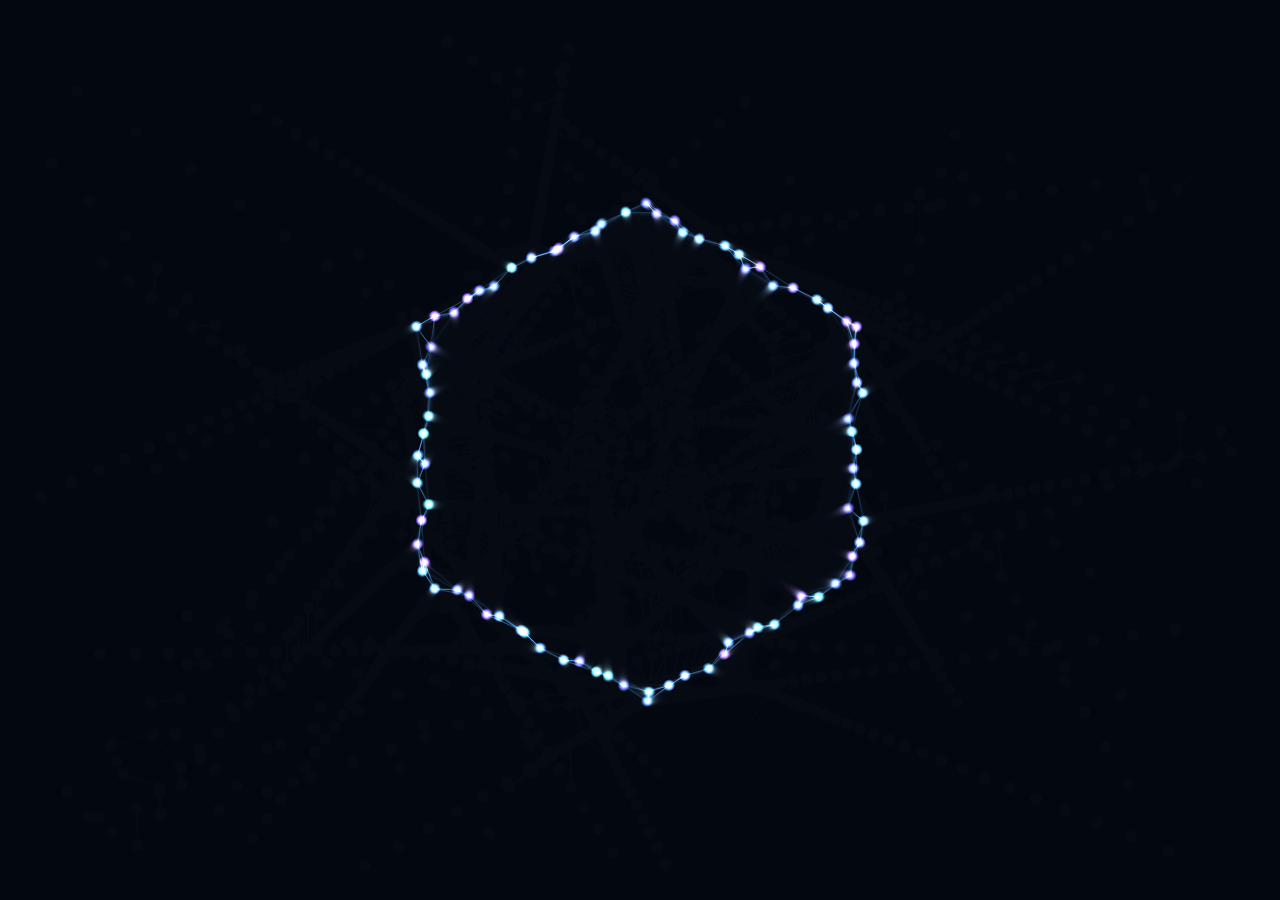
==== commit 795efb24: "Add files via upload" ====
--- a/index.html
+++ b/index.html
@@ -28,29 +28,29 @@
 En esta página encontrarás información sobre estos problemas, sus posibles consecuencias y algunas acciones que podemos realizar para prevenirlos. También buscamos promover valores como el respeto, la responsabilidad, el cuidado y la participación de los estudiantes para contribuir a una comunidad más limpia, segura y agradable.
 Esperamos que esta página sea de su agrado y que la información presentada pueda servir para aprender algo nuevo y, sobre todo, para reflexionar sobre lo que cada uno de nosotros puede hacer para mejorar nuestro entorno.</p>
 </div>
-<h2>Secciones</h2>
+
 <section id="pantalla-secciones">
     
 
 
     <div class="button">
-        <a href="#inicio">🐾 Maltrato animal</a>
-    </div>
-
-    <div class="button">
-        <a href="#animales">📖 ¿Qué es el maltrato animal?</a>
-    </div>
-
-    <div class="button">
-        <a href="#contaminacion">🛡️ Cómo prevenir el maltrato animal</a>
-    </div>
-
-    <div class="button">
-        <a href="#areas">🌱 Contaminación y áreas verdes</a>
-    </div>
-
-    <div class="button">
-        <a href="#sobre"> Sobre este proyecto</a>
+        <a href="#seccion-animales">Maltrato animal</a>
+    </div>
+
+    <div class="button">
+        <a href="#seccion-que-es"> ¿Qué es el maltrato animal?</a>
+    </div>
+
+    <div class="button">
+        <a href="#seccion-contaminacion"> Cómo prevenir el maltrato animal</a>
+    </div>
+
+    <div class="button">
+        <a href="#seccion-areas"> Contaminación y áreas verdes</a>
+    </div>
+
+    <div class="button">
+        <a href="#sobre-contenido"> Sobre este proyecto</a>
         </div> 
 </section>
    
@@ -58,14 +58,21 @@
 </section>
 <div id="contenido-secciones">
 
+    <button id="volver-secciones"> Volver secciones</button>
+    <section class="seccion"
+    id="seccion-animales">
 <h3 id="inicio">Maltrato animal</h3>
 <p>En la sociedad actual, el bienestar animal ha ganado una importancia sin precedentes, no solo desde una perspectiva ética, sino también en relación con la salud pública y el equilibrio ecológico. No obstante, el maltrato animal sigue siendo una realidad preocupante que se manifiesta de diversas formas en todo el mundo. A pesar de los avances en las acciones destinadas a proteger los animales, millones de ellos continúan siendo víctimas de abuso, crueldad, negligencia y explotación. Este fenómeno no solo compromete el bienestar de los animales, sino que también tiene profundas repercusiones para la sociedad en su conjunto.
 El maltrato animal engloba actos de violencia física y emocional, así como la negligencia, entre otras formas de crueldad. Estas acciones no solo infligen un sufrimiento inmenso a los animales, sino que también reflejan una falta de respeto y dignidad hacia la vida de otros seres. Además, la estrecha relación entre el maltrato animal y otras formas de violencia, como la violencia vicaria, está ampliamente documentada, lo que resalta la urgencia de comprender mejor sus causas y efectos para mitigar su impacto y avanzar hacia una sociedad más compasiva y justa.
    <br>
    <br>
 <img src="maltrato animal2.jpg" alt="maltrato animal" width="500">
-
-<h4 id="animales">¿Qué es el Maltrato animal?</h4>
+</section>
+
+ <section class="seccion"
+    id="seccion-que-es">
+
+<h4 id="animales">¿Qué es el maltrato animal?</h4>
 <p>
 Aunque el maltrato hacia los animales ha existido a lo largo de la historia, su definición sigue siendo compleja y a menudo imprecisa debido a las múltiples variables que influyen en su comprensión. Este concepto abarca un amplio espectro de conductas, desde la violencia directa hasta la negligencia en el cuidado animal. Además, la percepción y definición de maltrato animal están profundamente influenciadas por factores como la cultura, las leyes, las normas sociales, las emociones personales entre otros (Fernández Álvarez, 2019).
 Culturalmente, prácticas que en algunos contextos se consideran maltrato, en otros pueden ser aceptadas o incluso celebradas, como las corridas de toros, por ejemplo. Las leyes también varían significativamente entre países y pueden variar con el tiempo, estableciendo los límites legales de lo que se considera maltrato. Además, las normas sociales y las actitudes hacia los animales pueden diferir entre grupos, lo que es aceptable en una comunidad puede no serlo en otra.
@@ -77,6 +84,12 @@
 <div style="text-align: center;">
 <img src="maltrato animal 3.jpg" alt="maltrato animal">
 </div>
+
+</section>
+
+ <section class="seccion"
+    id="seccion-contaminacion">
+
 <h5 id="contaminacion">Como prevenir el maltrato animal</h5>
 
 <ol>
@@ -105,7 +118,9 @@
 <li style="margin-bottom: 24px;">Apoyar a los refugios de animales. Puedes hacer donaciones a estos refugios de agua y comida o ayudar con tu tiempo, paseando a los animales o ayudar a que el refugio se mantenga limpio</li>
 </ol>
 
-
+</section>
+
+<section class="seccion" id="seccion-areas">
 <h6 id="areas">Contaminacion y areas verdes</h6>
 
 <p>Las áreas verdes de nuestro colegio son espacios importantes para todos los estudiantes, ya que nos permiten disfrutar de un ambiente más agradable, limpio y saludable. Sin embargo, en algunas ocasiones estos lugares se ven afectados por la acumulación de basura, restos de comida, botellas, bolsas, papeles y otros desechos que son arrojados al suelo. Además de hacer que el colegio se vea descuidado, la contaminación puede afectar las plantas, el suelo y los pequeños animales que habitan en estos espacios. También puede provocar malos olores y atraer insectos y otros animales. Por esta razón, es responsabilidad de todos mantener limpias las áreas verdes y utilizar correctamente los basureros. No debemos pensar que recoger una basura que no tiramos no es nuestra responsabilidad, porque entre todos podemos contribuir a mantener un colegio más limpio. También debemos evitar pisar, arrancar o dañar las plantas, y cuidar los espacios que han sido creados para el beneficio de toda la comunidad estudiantil. Si cada estudiante pone de su parte, podemos lograr que nuestras áreas verdes se mantengan en mejores condiciones y que las futuras generaciones también puedan disfrutarlas. Cuidar nuestro colegio no solamente demuestra respeto por el lugar donde estudiamos, sino también por nuestros compañeros, profesores y por el medio ambiente.</p>
@@ -114,7 +129,7 @@
 
 <P><strong style="margin:bottom: 20px;">Recordatorio: Les recuerdo algo que los profesores pasan repitiendo una y otra vez: no boten la comida que piden. Detrás de cada plato de comida hay personas que trabajan y hacen un gran sacrificio para que ese alimento pueda llegar hasta ustedes. Muchas veces no pensamos en todo el esfuerzo que existe detrás de algo tan sencillo como recibir un plato de comida. Lo único que se nos pide es aprovechar esa oportunidad, estudiar, aprender y disfrutar nuestra comida. Por eso, antes de desperdiciarla, pensemos en el esfuerzo de todas las personas que hicieron posible que llegara hasta nosotros.</strong></P>
 
-
+</section>
 
 
 
--- a/estilos.css
+++ b/estilos.css
@@ -1,5 +1,5 @@
 body {
-    font-family: Arial, sans-serif;
+    font-family: 'Lobter', cursive;
     max-width: 1000px;
     margin: auto;
     padding: 28px;
@@ -28,9 +28,9 @@
 
 h4 {
     text-align: center;
-    font-size: 45px;
-    margin-top: 40px;
-    color: blue;
+    font-size: 40px !important;
+    margin-top: 40px;
+    color: greenyellow !important;
 }
 
 p { font-size: 22px;
@@ -65,7 +65,7 @@
     color: white;
 }
     
-}
+
 
 p {
     font-size: 35px;
@@ -148,7 +148,7 @@
   font-size:36px;
   text-align: center;
   text-decoration:none;
-  background-color:#FFA12B;
+  background-color:#26c406;
   display:block;
   position:relative;
   padding:20px 40px;
@@ -168,11 +168,11 @@
 
 .button a:active{
   top:10px;
-  background-color:#F78900;
-  
-  -webkit-box-shadow:inset 0 1px 0 #FFE5C4, inset 0 -3px 0 #915100;
-  -moz-box-shadow:inset 0 1px 0 #FFE5C4, inset 0 -3pxpx 0 #915100;
-  box-shadow:inset 0 1px 0 #FFE5C4, inset 0 -3px 0 #915100;
+  background-color:#26c406;
+  
+  -webkit-box-shadow:inset 0 1px 0 #0f721f, inset 0 -3px 0 #0f721f;
+  -moz-box-shadow:inset 0 1px 0 #0f721f, inset 0 -3pxpx 0 #0f721f;
+  box-shadow:inset 0 1px 0 #0f721f, inset 0 -3px 0 #0f721f;
 }
 
 .button:after{
@@ -209,4 +209,31 @@
     background-position: top center;
     
     color: #f1f5f2;
+}
+.seccion {
+    display: none;
+    }
+    #sobre-contenido {
+        display: none;
+    }
+
+    h3, h5, h6 {
+        color: chartreuse !important;
+    font-size: 45px !important;
+    text-align: center !important;
+    }
+    .seccion.animar {
+    animation: aparecerSeccion 0.5s ease;
+}
+
+@keyframes aparecerSeccion {
+    from {
+        opacity: 0;
+        transform: translateY(25px);
+    }
+
+    to {
+        opacity: 1;
+        transform: translateY(0);
+    }
 }
